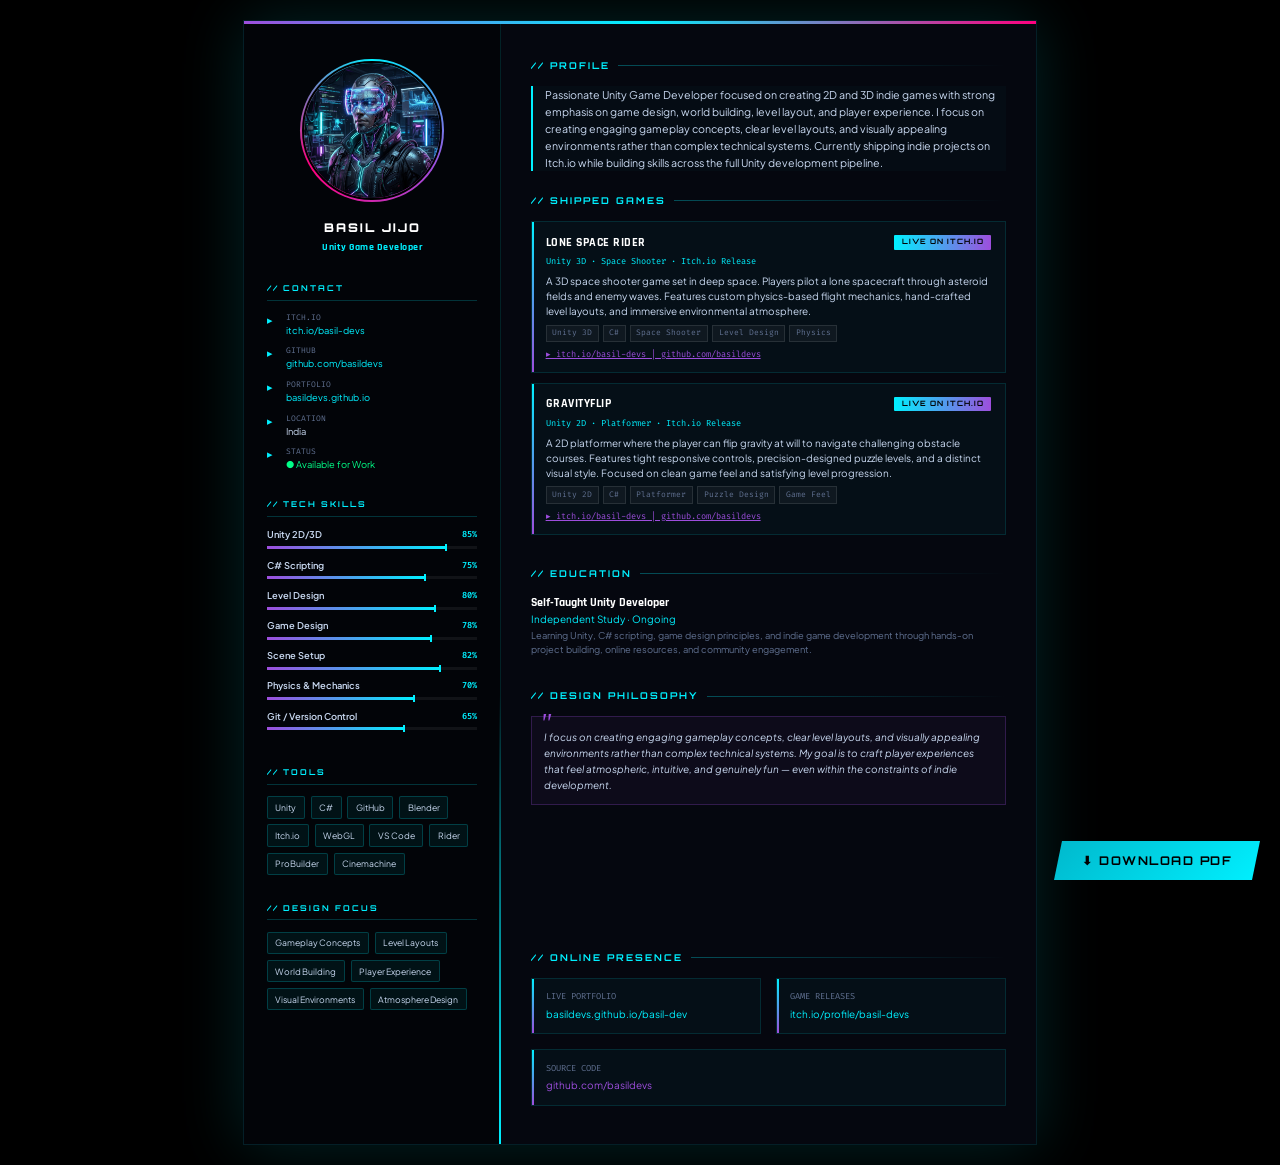
==== cv.html @ 05f7f6ee "Add cyberpunk CV page + fix CV download button link" ====
<!DOCTYPE html>
<html lang="en">
<head>
    <meta charset="UTF-8">
    <meta name="viewport" content="width=device-width, initial-scale=1.0">
    <title>Basil Jijo — Unity Game Developer CV</title>
    <link rel="preconnect" href="https://fonts.googleapis.com">
    <link href="https://fonts.googleapis.com/css2?family=Orbitron:wght@700;900&family=Rajdhani:wght@600;700&family=Fira+Code:wght@400;600&family=Plus+Jakarta+Sans:wght@400;500;600;700&display=swap" rel="stylesheet">
    <style>
        /* ============================
           PRINT / PDF SETUP
           ============================ */
        @page {
            size: A4;
            margin: 0;
        }

        @media print {
            body { -webkit-print-color-adjust: exact; print-color-adjust: exact; }
            .no-print { display: none !important; }
            html, body { height: auto; }
        }

        /* ============================
           GLOBALS
           ============================ */
        *, *::before, *::after { box-sizing: border-box; margin: 0; padding: 0; }

        :root {
            --black:   #000000;
            --bg:      #05070f;
            --panel:   #080b18;
            --cyan:    #00f0ff;
            --purple:  #9d4edd;
            --pink:    #ff007f;
            --green:   #00ff88;
            --gold:    #ffb700;
            --text:    #c8d8f0;
            --muted:   #607090;
            --white:   #ffffff;
        }

        html { font-size: 10pt; }

        body {
            background: #000;
            color: var(--text);
            font-family: 'Plus Jakarta Sans', sans-serif;
            line-height: 1.5;
        }

        /* ============================
           PAGE WRAPPER
           ============================ */
        .page {
            width: 210mm;
            min-height: 297mm;
            margin: 0 auto;
            background: var(--bg);
            position: relative;
            overflow: hidden;
        }

        /* Top neon bar */
        .page::before {
            content: '';
            position: absolute;
            top: 0; left: 0; right: 0;
            height: 3px;
            background: linear-gradient(90deg, var(--purple), var(--cyan), var(--pink));
            z-index: 10;
        }

        /* ============================
           SIDEBAR
           ============================ */
        .layout {
            display: flex;
            min-height: 297mm;
        }

        .sidebar {
            width: 68mm;
            background: #020408;
            border-right: 1px solid rgba(0,240,255,0.12);
            padding: 10mm 6mm 10mm 6mm;
            display: flex;
            flex-direction: column;
            gap: 7mm;
            position: relative;
        }

        /* diagonal accent */
        .sidebar::after {
            content: '';
            position: absolute;
            bottom: 0; right: -1px;
            width: 2px; height: 40%;
            background: linear-gradient(to bottom, transparent, var(--cyan));
        }

        /* ============================
           AVATAR BLOCK
           ============================ */
        .avatar-block { text-align: center; }

        .avatar-ring {
            width: 38mm; height: 38mm;
            margin: 0 auto 3mm;
            border-radius: 50%;
            padding: 2px;
            background: conic-gradient(var(--cyan), var(--purple), var(--pink), var(--cyan));
            display: inline-block;
        }

        .avatar-ring img {
            width: 100%; height: 100%;
            border-radius: 50%;
            object-fit: cover;
            border: 2px solid #000;
            display: block;
        }

        .avatar-name {
            font-family: 'Orbitron', sans-serif;
            font-size: 9pt;
            font-weight: 900;
            color: var(--white);
            letter-spacing: 2px;
            margin-bottom: 1mm;
        }

        .avatar-role {
            font-family: 'Rajdhani', sans-serif;
            font-size: 7.5pt;
            font-weight: 700;
            color: var(--cyan);
            letter-spacing: 0.5px;
        }

        /* ============================
           SIDEBAR SECTION
           ============================ */
        .sb-section { }

        .sb-title {
            font-family: 'Orbitron', sans-serif;
            font-size: 6pt;
            font-weight: 700;
            color: var(--cyan);
            letter-spacing: 2px;
            text-transform: uppercase;
            padding-bottom: 1.5mm;
            border-bottom: 1px solid rgba(0,240,255,0.2);
            margin-bottom: 3mm;
        }

        /* Contact */
        .contact-list { list-style: none; display: flex; flex-direction: column; gap: 2mm; }

        .contact-list li {
            font-size: 7pt;
            color: var(--text);
            display: flex;
            align-items: flex-start;
            gap: 2mm;
        }

        .contact-list .icon { color: var(--cyan); min-width: 3mm; font-size: 8pt; }

        .contact-list a { color: var(--cyan); text-decoration: none; word-break: break-all; }

        /* Skills */
        .skill-item { margin-bottom: 2.5mm; }

        .skill-label {
            display: flex; justify-content: space-between;
            font-size: 7pt; color: var(--text); margin-bottom: 1mm;
            font-weight: 600;
        }

        .skill-pct { color: var(--cyan); font-family: 'Fira Code', monospace; font-size: 6.5pt; }

        .skill-bar {
            height: 3px;
            background: rgba(255,255,255,0.06);
            border-radius: 0;
            position: relative;
        }

        .skill-fill {
            height: 100%;
            border-radius: 0;
            background: linear-gradient(90deg, var(--purple), var(--cyan));
            position: relative;
        }

        .skill-fill::after {
            content: '';
            position: absolute;
            right: -1px; top: -2px;
            width: 2px; height: 7px;
            background: var(--cyan);
        }

        /* Tags */
        .tag-cloud { display: flex; flex-wrap: wrap; gap: 1.5mm; }

        .tag {
            background: rgba(0,240,255,0.06);
            border: 1px solid rgba(0,240,255,0.2);
            color: var(--text);
            font-size: 6.5pt;
            padding: 1mm 2mm;
            border-radius: 2px;
        }

        /* ============================
           MAIN CONTENT
           ============================ */
        .main {
            flex: 1;
            padding: 10mm 8mm 10mm 8mm;
            display: flex;
            flex-direction: column;
            gap: 6mm;
        }

        /* ============================
           MAIN SECTION
           ============================ */
        .section { }

        .section-header {
            display: flex;
            align-items: center;
            gap: 2mm;
            margin-bottom: 3.5mm;
        }

        .section-line { flex: 1; height: 1px; background: linear-gradient(to right, rgba(0,240,255,0.3), transparent); }

        .section-label {
            font-family: 'Orbitron', sans-serif;
            font-size: 7pt;
            font-weight: 700;
            color: var(--cyan);
            letter-spacing: 2px;
            text-transform: uppercase;
            white-space: nowrap;
        }

        /* ABOUT */
        .about-text {
            font-size: 8pt;
            color: var(--text);
            line-height: 1.6;
            border-left: 2px solid var(--cyan);
            padding-left: 3mm;
            background: rgba(0,240,255,0.02);
        }

        /* PROJECT CARD */
        .project-card {
            background: rgba(0,240,255,0.03);
            border: 1px solid rgba(0,240,255,0.12);
            padding: 3mm 3.5mm;
            margin-bottom: 2.5mm;
            position: relative;
        }

        .project-card::before {
            content: '';
            position: absolute;
            left: 0; top: 0; bottom: 0;
            width: 2px;
            background: linear-gradient(to bottom, var(--cyan), var(--purple));
        }

        .project-top {
            display: flex;
            align-items: center;
            justify-content: space-between;
            margin-bottom: 1mm;
        }

        .project-name {
            font-family: 'Rajdhani', sans-serif;
            font-size: 9pt;
            font-weight: 700;
            color: var(--white);
            letter-spacing: 0.5px;
        }

        .project-badge {
            font-family: 'Orbitron', sans-serif;
            font-size: 5.5pt;
            font-weight: 700;
            color: #000;
            background: linear-gradient(90deg, var(--cyan), var(--purple));
            padding: 0.5mm 2mm;
            border-radius: 1px;
            letter-spacing: 1px;
        }

        .project-meta {
            font-size: 6.5pt;
            color: var(--cyan);
            font-family: 'Fira Code', monospace;
            margin-bottom: 1.5mm;
        }

        .project-desc {
            font-size: 7.5pt;
            color: var(--text);
            line-height: 1.5;
            margin-bottom: 1.5mm;
        }

        .project-pills { display: flex; flex-wrap: wrap; gap: 1mm; }

        .pill {
            background: rgba(255,255,255,0.04);
            border: 1px solid rgba(255,255,255,0.1);
            color: var(--muted);
            font-size: 6pt;
            padding: 0.5mm 1.5mm;
            font-family: 'Fira Code', monospace;
        }

        .project-link {
            font-size: 6.5pt;
            color: var(--purple);
            font-family: 'Fira Code', monospace;
            margin-top: 1.5mm;
            display: block;
        }

        /* EDUCATION */
        .edu-item { margin-bottom: 2.5mm; }
        .edu-name {
            font-family: 'Rajdhani', sans-serif;
            font-size: 9pt;
            font-weight: 700;
            color: var(--white);
        }
        .edu-sub { font-size: 7.5pt; color: var(--cyan); margin-bottom: 0.5mm; }
        .edu-desc { font-size: 7pt; color: var(--muted); }

        /* PHILOSOPHY */
        .philosophy-box {
            background: rgba(157,78,221,0.05);
            border: 1px solid rgba(157,78,221,0.25);
            padding: 3mm;
            font-size: 7.5pt;
            color: var(--text);
            line-height: 1.6;
            font-style: italic;
            position: relative;
        }
        .philosophy-box::before {
            content: '"';
            position: absolute;
            top: -2mm; left: 2mm;
            font-size: 20pt;
            color: var(--purple);
            font-family: serif;
            line-height: 1;
        }

        /* ============================
           PRINT BUTTON (no-print)
           ============================ */
        .print-btn-wrapper {
            position: fixed;
            bottom: 20px; right: 20px;
            z-index: 100;
        }

        .print-btn {
            background: linear-gradient(135deg, #00b8cc, var(--cyan));
            color: #000;
            border: none;
            padding: 12px 28px;
            font-family: 'Orbitron', sans-serif;
            font-size: 9pt;
            font-weight: 700;
            letter-spacing: 1.5px;
            cursor: pointer;
            clip-path: polygon(8px 0%, 100% 0%, calc(100% - 8px) 100%, 0% 100%);
            box-shadow: 0 0 20px rgba(0,240,255,0.5);
            transition: all 0.2s;
        }

        .print-btn:hover { box-shadow: 0 0 35px rgba(0,240,255,0.9); transform: translateY(-2px); }

        /* ============================
           SCREEN PREVIEW WRAPPER
           ============================ */
        @media screen {
            body { padding: 20px; background: #000; }
            .page {
                box-shadow: 0 0 60px rgba(0,240,255,0.15), 0 0 120px rgba(0,0,0,0.8);
                border: 1px solid rgba(0,240,255,0.1);
            }
        }
    </style>
</head>
<body>

    <!-- ============================
         PRINT / DOWNLOAD BUTTON
         ============================ -->
    <div class="print-btn-wrapper no-print">
        <button class="print-btn" onclick="window.print()">⬇ DOWNLOAD PDF</button>
    </div>

    <!-- ============================
         PAGE
         ============================ -->
    <div class="page">
        <div class="layout">

            <!-- ============================
                 SIDEBAR
                 ============================ -->
            <aside class="sidebar">

                <!-- Avatar -->
                <div class="avatar-block">
                    <div class="avatar-ring">
                        <img src="./assets/developer_avatar.jpg" alt="Basil Jijo">
                    </div>
                    <div class="avatar-name">BASIL JIJO</div>
                    <div class="avatar-role">Unity Game Developer</div>
                </div>

                <!-- Contact -->
                <div class="sb-section">
                    <div class="sb-title">// CONTACT</div>
                    <ul class="contact-list">
                        <li>
                            <span class="icon">▸</span>
                            <div>
                                <div style="color:var(--muted);font-size:6pt;font-family:'Fira Code',monospace;">ITCH.IO</div>
                                <a href="https://itch.io/profile/basil-devs">itch.io/basil-devs</a>
                            </div>
                        </li>
                        <li>
                            <span class="icon">▸</span>
                            <div>
                                <div style="color:var(--muted);font-size:6pt;font-family:'Fira Code',monospace;">GITHUB</div>
                                <a href="https://github.com/basildevs">github.com/basildevs</a>
                            </div>
                        </li>
                        <li>
                            <span class="icon">▸</span>
                            <div>
                                <div style="color:var(--muted);font-size:6pt;font-family:'Fira Code',monospace;">PORTFOLIO</div>
                                <a href="https://basildevs.github.io/basil-dev/">basildevs.github.io</a>
                            </div>
                        </li>
                        <li>
                            <span class="icon">▸</span>
                            <div>
                                <div style="color:var(--muted);font-size:6pt;font-family:'Fira Code',monospace;">LOCATION</div>
                                <span>India</span>
                            </div>
                        </li>
                        <li>
                            <span class="icon">▸</span>
                            <div>
                                <div style="color:var(--muted);font-size:6pt;font-family:'Fira Code',monospace;">STATUS</div>
                                <span style="color:var(--green);">● Available for Work</span>
                            </div>
                        </li>
                    </ul>
                </div>

                <!-- Technical Skills -->
                <div class="sb-section">
                    <div class="sb-title">// TECH SKILLS</div>

                    <div class="skill-item">
                        <div class="skill-label"><span>Unity 2D/3D</span><span class="skill-pct">85%</span></div>
                        <div class="skill-bar"><div class="skill-fill" style="width:85%"></div></div>
                    </div>
                    <div class="skill-item">
                        <div class="skill-label"><span>C# Scripting</span><span class="skill-pct">75%</span></div>
                        <div class="skill-bar"><div class="skill-fill" style="width:75%"></div></div>
                    </div>
                    <div class="skill-item">
                        <div class="skill-label"><span>Level Design</span><span class="skill-pct">80%</span></div>
                        <div class="skill-bar"><div class="skill-fill" style="width:80%"></div></div>
                    </div>
                    <div class="skill-item">
                        <div class="skill-label"><span>Game Design</span><span class="skill-pct">78%</span></div>
                        <div class="skill-bar"><div class="skill-fill" style="width:78%"></div></div>
                    </div>
                    <div class="skill-item">
                        <div class="skill-label"><span>Scene Setup</span><span class="skill-pct">82%</span></div>
                        <div class="skill-bar"><div class="skill-fill" style="width:82%"></div></div>
                    </div>
                    <div class="skill-item">
                        <div class="skill-label"><span>Physics & Mechanics</span><span class="skill-pct">70%</span></div>
                        <div class="skill-bar"><div class="skill-fill" style="width:70%"></div></div>
                    </div>
                    <div class="skill-item">
                        <div class="skill-label"><span>Git / Version Control</span><span class="skill-pct">65%</span></div>
                        <div class="skill-bar"><div class="skill-fill" style="width:65%"></div></div>
                    </div>
                </div>

                <!-- Tools -->
                <div class="sb-section">
                    <div class="sb-title">// TOOLS</div>
                    <div class="tag-cloud">
                        <span class="tag">Unity</span>
                        <span class="tag">C#</span>
                        <span class="tag">GitHub</span>
                        <span class="tag">Blender</span>
                        <span class="tag">Itch.io</span>
                        <span class="tag">WebGL</span>
                        <span class="tag">VS Code</span>
                        <span class="tag">Rider</span>
                        <span class="tag">ProBuilder</span>
                        <span class="tag">Cinemachine</span>
                    </div>
                </div>

                <!-- Design Skills -->
                <div class="sb-section">
                    <div class="sb-title">// DESIGN FOCUS</div>
                    <div class="tag-cloud">
                        <span class="tag">Gameplay Concepts</span>
                        <span class="tag">Level Layouts</span>
                        <span class="tag">World Building</span>
                        <span class="tag">Player Experience</span>
                        <span class="tag">Visual Environments</span>
                        <span class="tag">Atmosphere Design</span>
                    </div>
                </div>

            </aside>

            <!-- ============================
                 MAIN
                 ============================ -->
            <main class="main">

                <!-- ABOUT -->
                <div class="section">
                    <div class="section-header">
                        <span class="section-label">// PROFILE</span>
                        <div class="section-line"></div>
                    </div>
                    <p class="about-text">
                        Passionate Unity Game Developer focused on creating 2D and 3D indie games with strong emphasis on
                        game design, world building, level layout, and player experience. I focus on creating engaging gameplay
                        concepts, clear level layouts, and visually appealing environments rather than complex technical systems.
                        Currently shipping indie projects on Itch.io while building skills across the full Unity development pipeline.
                    </p>
                </div>

                <!-- SHIPPED GAMES -->
                <div class="section">
                    <div class="section-header">
                        <span class="section-label">// SHIPPED GAMES</span>
                        <div class="section-line"></div>
                    </div>

                    <!-- Game 1 -->
                    <div class="project-card">
                        <div class="project-top">
                            <span class="project-name">LONE SPACE RIDER</span>
                            <span class="project-badge">LIVE ON ITCH.IO</span>
                        </div>
                        <div class="project-meta">Unity 3D · Space Shooter · Itch.io Release</div>
                        <p class="project-desc">
                            A 3D space shooter game set in deep space. Players pilot a lone spacecraft through asteroid
                            fields and enemy waves. Features custom physics-based flight mechanics, hand-crafted level layouts,
                            and immersive environmental atmosphere.
                        </p>
                        <div class="project-pills">
                            <span class="pill">Unity 3D</span>
                            <span class="pill">C#</span>
                            <span class="pill">Space Shooter</span>
                            <span class="pill">Level Design</span>
                            <span class="pill">Physics</span>
                        </div>
                        <a class="project-link" href="https://itch.io/profile/basil-devs">▸ itch.io/basil-devs | github.com/basildevs</a>
                    </div>

                    <!-- Game 2 -->
                    <div class="project-card">
                        <div class="project-top">
                            <span class="project-name">GRAVITYFLIP</span>
                            <span class="project-badge">LIVE ON ITCH.IO</span>
                        </div>
                        <div class="project-meta">Unity 2D · Platformer · Itch.io Release</div>
                        <p class="project-desc">
                            A 2D platformer where the player can flip gravity at will to navigate challenging obstacle courses.
                            Features tight responsive controls, precision-designed puzzle levels, and a distinct visual style.
                            Focused on clean game feel and satisfying level progression.
                        </p>
                        <div class="project-pills">
                            <span class="pill">Unity 2D</span>
                            <span class="pill">C#</span>
                            <span class="pill">Platformer</span>
                            <span class="pill">Puzzle Design</span>
                            <span class="pill">Game Feel</span>
                        </div>
                        <a class="project-link" href="https://itch.io/profile/basil-devs">▸ itch.io/basil-devs | github.com/basildevs</a>
                    </div>
                </div>

                <!-- EDUCATION -->
                <div class="section">
                    <div class="section-header">
                        <span class="section-label">// EDUCATION</span>
                        <div class="section-line"></div>
                    </div>
                    <div class="edu-item">
                        <div class="edu-name">Self-Taught Unity Developer</div>
                        <div class="edu-sub">Independent Study · Ongoing</div>
                        <div class="edu-desc">Learning Unity, C# scripting, game design principles, and indie game development through hands-on project building, online resources, and community engagement.</div>
                    </div>
                </div>

                <!-- PHILOSOPHY -->
                <div class="section">
                    <div class="section-header">
                        <span class="section-label">// DESIGN PHILOSOPHY</span>
                        <div class="section-line"></div>
                    </div>
                    <div class="philosophy-box">
                        I focus on creating engaging gameplay concepts, clear level layouts, and visually appealing environments
                        rather than complex technical systems. My goal is to craft player experiences that feel atmospheric,
                        intuitive, and genuinely fun — even within the constraints of indie development.
                    </div>
                </div>

                <!-- LINKS ROW -->
                <div class="section" style="margin-top:auto;">
                    <div class="section-header">
                        <span class="section-label">// ONLINE PRESENCE</span>
                        <div class="section-line"></div>
                    </div>
                    <div style="display:flex;gap:4mm;flex-wrap:wrap;">
                        <div class="project-card" style="flex:1;min-width:40mm;margin-bottom:0;">
                            <div style="font-size:6.5pt;color:var(--muted);font-family:'Fira Code',monospace;">LIVE PORTFOLIO</div>
                            <div style="font-size:7.5pt;color:var(--cyan);margin-top:1mm;">basildevs.github.io/basil-dev</div>
                        </div>
                        <div class="project-card" style="flex:1;min-width:40mm;margin-bottom:0;">
                            <div style="font-size:6.5pt;color:var(--muted);font-family:'Fira Code',monospace;">GAME RELEASES</div>
                            <div style="font-size:7.5pt;color:var(--cyan);margin-top:1mm;">itch.io/profile/basil-devs</div>
                        </div>
                        <div class="project-card" style="flex:1;min-width:40mm;margin-bottom:0;">
                            <div style="font-size:6.5pt;color:var(--muted);font-family:'Fira Code',monospace;">SOURCE CODE</div>
                            <div style="font-size:7.5pt;color:var(--purple);margin-top:1mm;">github.com/basildevs</div>
                        </div>
                    </div>
                </div>

            </main>
        </div>
    </div>

</body>
</html>
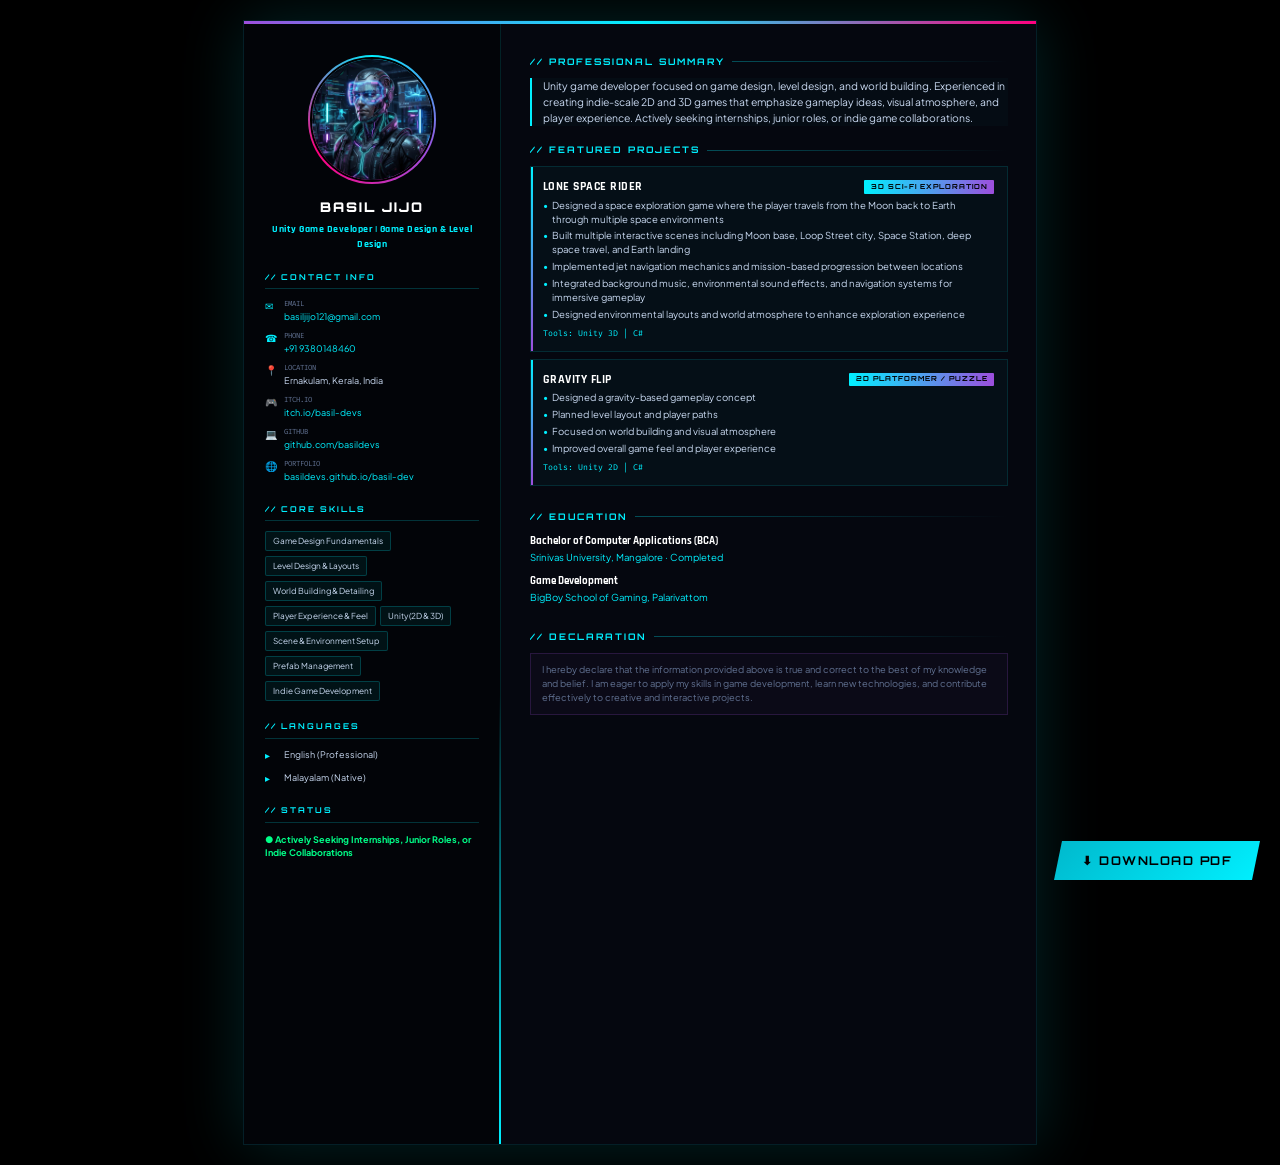
==== commit 051c5529: "Updated CV with official resume data (BCA, BigBoy School, contact details, project bullets, declarat" ====
--- a/cv.html
+++ b/cv.html
@@ -40,7 +40,7 @@
             --white:   #ffffff;
         }
 
-        html { font-size: 10pt; }
+        html { font-size: 9.5pt; }
 
         body {
             background: #000;
@@ -83,14 +83,13 @@
             width: 68mm;
             background: #020408;
             border-right: 1px solid rgba(0,240,255,0.12);
-            padding: 10mm 6mm 10mm 6mm;
+            padding: 9mm 5.5mm;
             display: flex;
             flex-direction: column;
-            gap: 7mm;
+            gap: 5mm;
             position: relative;
         }
 
-        /* diagonal accent */
         .sidebar::after {
             content: '';
             position: absolute;
@@ -105,8 +104,8 @@
         .avatar-block { text-align: center; }
 
         .avatar-ring {
-            width: 38mm; height: 38mm;
-            margin: 0 auto 3mm;
+            width: 34mm; height: 34mm;
+            margin: 0 auto 2.5mm;
             border-radius: 50%;
             padding: 2px;
             background: conic-gradient(var(--cyan), var(--purple), var(--pink), var(--cyan));
@@ -123,7 +122,7 @@
 
         .avatar-name {
             font-family: 'Orbitron', sans-serif;
-            font-size: 9pt;
+            font-size: 10pt;
             font-weight: 900;
             color: var(--white);
             letter-spacing: 2px;
@@ -141,8 +140,6 @@
         /* ============================
            SIDEBAR SECTION
            ============================ */
-        .sb-section { }
-
         .sb-title {
             font-family: 'Orbitron', sans-serif;
             font-size: 6pt;
@@ -152,45 +149,42 @@
             text-transform: uppercase;
             padding-bottom: 1.5mm;
             border-bottom: 1px solid rgba(0,240,255,0.2);
-            margin-bottom: 3mm;
+            margin-bottom: 2.5mm;
         }
 
         /* Contact */
         .contact-list { list-style: none; display: flex; flex-direction: column; gap: 2mm; }
 
         .contact-list li {
-            font-size: 7pt;
+            font-size: 6.8pt;
             color: var(--text);
             display: flex;
             align-items: flex-start;
             gap: 2mm;
         }
 
-        .contact-list .icon { color: var(--cyan); min-width: 3mm; font-size: 8pt; }
-
+        .contact-list .icon { color: var(--cyan); min-width: 3mm; font-size: 7.5pt; }
         .contact-list a { color: var(--cyan); text-decoration: none; word-break: break-all; }
 
         /* Skills */
-        .skill-item { margin-bottom: 2.5mm; }
+        .skill-item { margin-bottom: 2mm; }
 
         .skill-label {
             display: flex; justify-content: space-between;
-            font-size: 7pt; color: var(--text); margin-bottom: 1mm;
+            font-size: 6.8pt; color: var(--text); margin-bottom: 0.8mm;
             font-weight: 600;
         }
 
-        .skill-pct { color: var(--cyan); font-family: 'Fira Code', monospace; font-size: 6.5pt; }
+        .skill-pct { color: var(--cyan); font-family: 'Fira Code', monospace; font-size: 6pt; }
 
         .skill-bar {
             height: 3px;
             background: rgba(255,255,255,0.06);
-            border-radius: 0;
             position: relative;
         }
 
         .skill-fill {
             height: 100%;
-            border-radius: 0;
             background: linear-gradient(90deg, var(--purple), var(--cyan));
             position: relative;
         }
@@ -204,14 +198,14 @@
         }
 
         /* Tags */
-        .tag-cloud { display: flex; flex-wrap: wrap; gap: 1.5mm; }
+        .tag-cloud { display: flex; flex-wrap: wrap; gap: 1.2mm; }
 
         .tag {
             background: rgba(0,240,255,0.06);
             border: 1px solid rgba(0,240,255,0.2);
             color: var(--text);
-            font-size: 6.5pt;
-            padding: 1mm 2mm;
+            font-size: 6.2pt;
+            padding: 0.8mm 1.8mm;
             border-radius: 2px;
         }
 
@@ -220,29 +214,24 @@
            ============================ */
         .main {
             flex: 1;
-            padding: 10mm 8mm 10mm 8mm;
+            padding: 9mm 7.5mm;
             display: flex;
             flex-direction: column;
-            gap: 6mm;
-        }
-
-        /* ============================
-           MAIN SECTION
-           ============================ */
-        .section { }
+            gap: 4.5mm;
+        }
 
         .section-header {
             display: flex;
             align-items: center;
             gap: 2mm;
-            margin-bottom: 3.5mm;
+            margin-bottom: 2.5mm;
         }
 
         .section-line { flex: 1; height: 1px; background: linear-gradient(to right, rgba(0,240,255,0.3), transparent); }
 
         .section-label {
             font-family: 'Orbitron', sans-serif;
-            font-size: 7pt;
+            font-size: 6.8pt;
             font-weight: 700;
             color: var(--cyan);
             letter-spacing: 2px;
@@ -252,9 +241,9 @@
 
         /* ABOUT */
         .about-text {
-            font-size: 8pt;
+            font-size: 7.8pt;
             color: var(--text);
-            line-height: 1.6;
+            line-height: 1.55;
             border-left: 2px solid var(--cyan);
             padding-left: 3mm;
             background: rgba(0,240,255,0.02);
@@ -264,8 +253,8 @@
         .project-card {
             background: rgba(0,240,255,0.03);
             border: 1px solid rgba(0,240,255,0.12);
-            padding: 3mm 3.5mm;
-            margin-bottom: 2.5mm;
+            padding: 2.8mm 3.2mm;
+            margin-bottom: 2mm;
             position: relative;
         }
 
@@ -281,12 +270,12 @@
             display: flex;
             align-items: center;
             justify-content: space-between;
-            margin-bottom: 1mm;
+            margin-bottom: 0.8mm;
         }
 
         .project-name {
             font-family: 'Rajdhani', sans-serif;
-            font-size: 9pt;
+            font-size: 8.8pt;
             font-weight: 700;
             color: var(--white);
             letter-spacing: 0.5px;
@@ -294,83 +283,51 @@
 
         .project-badge {
             font-family: 'Orbitron', sans-serif;
-            font-size: 5.5pt;
+            font-size: 5.2pt;
             font-weight: 700;
             color: #000;
             background: linear-gradient(90deg, var(--cyan), var(--purple));
-            padding: 0.5mm 2mm;
+            padding: 0.4mm 1.8mm;
             border-radius: 1px;
             letter-spacing: 1px;
         }
 
-        .project-meta {
-            font-size: 6.5pt;
+        .project-bullet {
+            font-size: 7.2pt;
+            color: var(--text);
+            line-height: 1.45;
+            padding-left: 2.5mm;
+            position: relative;
+            margin-bottom: 0.8mm;
+        }
+        .project-bullet::before {
+            content: '•';
+            position: absolute;
+            left: 0;
             color: var(--cyan);
-            font-family: 'Fira Code', monospace;
-            margin-bottom: 1.5mm;
-        }
-
-        .project-desc {
-            font-size: 7.5pt;
-            color: var(--text);
-            line-height: 1.5;
-            margin-bottom: 1.5mm;
-        }
-
-        .project-pills { display: flex; flex-wrap: wrap; gap: 1mm; }
-
-        .pill {
-            background: rgba(255,255,255,0.04);
-            border: 1px solid rgba(255,255,255,0.1);
-            color: var(--muted);
-            font-size: 6pt;
-            padding: 0.5mm 1.5mm;
-            font-family: 'Fira Code', monospace;
-        }
-
-        .project-link {
-            font-size: 6.5pt;
-            color: var(--purple);
-            font-family: 'Fira Code', monospace;
-            margin-top: 1.5mm;
-            display: block;
         }
 
         /* EDUCATION */
-        .edu-item { margin-bottom: 2.5mm; }
+        .edu-item { margin-bottom: 2.2mm; }
         .edu-name {
             font-family: 'Rajdhani', sans-serif;
-            font-size: 9pt;
+            font-size: 8.5pt;
             font-weight: 700;
             color: var(--white);
         }
-        .edu-sub { font-size: 7.5pt; color: var(--cyan); margin-bottom: 0.5mm; }
-        .edu-desc { font-size: 7pt; color: var(--muted); }
-
-        /* PHILOSOPHY */
-        .philosophy-box {
-            background: rgba(157,78,221,0.05);
-            border: 1px solid rgba(157,78,221,0.25);
-            padding: 3mm;
-            font-size: 7.5pt;
-            color: var(--text);
-            line-height: 1.6;
-            font-style: italic;
-            position: relative;
-        }
-        .philosophy-box::before {
-            content: '"';
-            position: absolute;
-            top: -2mm; left: 2mm;
-            font-size: 20pt;
-            color: var(--purple);
-            font-family: serif;
-            line-height: 1;
-        }
-
-        /* ============================
-           PRINT BUTTON (no-print)
-           ============================ */
+        .edu-sub { font-size: 7.2pt; color: var(--cyan); margin-bottom: 0.4mm; }
+
+        /* DECLARATION */
+        .declaration-box {
+            background: rgba(157,78,221,0.04);
+            border: 1px solid rgba(157,78,221,0.2);
+            padding: 2.5mm 3mm;
+            font-size: 7pt;
+            color: var(--muted);
+            line-height: 1.5;
+        }
+
+        /* PRINT BUTTON */
         .print-btn-wrapper {
             position: fixed;
             bottom: 20px; right: 20px;
@@ -394,9 +351,6 @@
 
         .print-btn:hover { box-shadow: 0 0 35px rgba(0,240,255,0.9); transform: translateY(-2px); }
 
-        /* ============================
-           SCREEN PREVIEW WRAPPER
-           ============================ */
         @media screen {
             body { padding: 20px; background: #000; }
             .page {
@@ -408,22 +362,15 @@
 </head>
 <body>
 
-    <!-- ============================
-         PRINT / DOWNLOAD BUTTON
-         ============================ -->
+    <!-- PRINT / DOWNLOAD BUTTON -->
     <div class="print-btn-wrapper no-print">
         <button class="print-btn" onclick="window.print()">⬇ DOWNLOAD PDF</button>
     </div>
 
-    <!-- ============================
-         PAGE
-         ============================ -->
     <div class="page">
         <div class="layout">
 
-            <!-- ============================
-                 SIDEBAR
-                 ============================ -->
+            <!-- SIDEBAR -->
             <aside class="sidebar">
 
                 <!-- Avatar -->
@@ -432,185 +379,138 @@
                         <img src="./assets/developer_avatar.jpg" alt="Basil Jijo">
                     </div>
                     <div class="avatar-name">BASIL JIJO</div>
-                    <div class="avatar-role">Unity Game Developer</div>
+                    <div class="avatar-role">Unity Game Developer | Game Design & Level Design</div>
                 </div>
 
                 <!-- Contact -->
                 <div class="sb-section">
-                    <div class="sb-title">// CONTACT</div>
+                    <div class="sb-title">// CONTACT INFO</div>
                     <ul class="contact-list">
                         <li>
-                            <span class="icon">▸</span>
+                            <span class="icon">✉</span>
                             <div>
-                                <div style="color:var(--muted);font-size:6pt;font-family:'Fira Code',monospace;">ITCH.IO</div>
+                                <div style="color:var(--muted);font-size:5.5pt;font-family:'Fira Code',monospace;">EMAIL</div>
+                                <a href="mailto:basiljijo121@gmail.com">basiljijo121@gmail.com</a>
+                            </div>
+                        </li>
+                        <li>
+                            <span class="icon">☎</span>
+                            <div>
+                                <div style="color:var(--muted);font-size:5.5pt;font-family:'Fira Code',monospace;">PHONE</div>
+                                <a href="tel:+919380148460">+91 9380148460</a>
+                            </div>
+                        </li>
+                        <li>
+                            <span class="icon">📍</span>
+                            <div>
+                                <div style="color:var(--muted);font-size:5.5pt;font-family:'Fira Code',monospace;">LOCATION</div>
+                                <span>Ernakulam, Kerala, India</span>
+                            </div>
+                        </li>
+                        <li>
+                            <span class="icon">🎮</span>
+                            <div>
+                                <div style="color:var(--muted);font-size:5.5pt;font-family:'Fira Code',monospace;">ITCH.IO</div>
                                 <a href="https://itch.io/profile/basil-devs">itch.io/basil-devs</a>
                             </div>
                         </li>
                         <li>
-                            <span class="icon">▸</span>
+                            <span class="icon">💻</span>
                             <div>
-                                <div style="color:var(--muted);font-size:6pt;font-family:'Fira Code',monospace;">GITHUB</div>
+                                <div style="color:var(--muted);font-size:5.5pt;font-family:'Fira Code',monospace;">GITHUB</div>
                                 <a href="https://github.com/basildevs">github.com/basildevs</a>
                             </div>
                         </li>
                         <li>
-                            <span class="icon">▸</span>
+                            <span class="icon">🌐</span>
                             <div>
-                                <div style="color:var(--muted);font-size:6pt;font-family:'Fira Code',monospace;">PORTFOLIO</div>
-                                <a href="https://basildevs.github.io/basil-dev/">basildevs.github.io</a>
-                            </div>
-                        </li>
-                        <li>
-                            <span class="icon">▸</span>
-                            <div>
-                                <div style="color:var(--muted);font-size:6pt;font-family:'Fira Code',monospace;">LOCATION</div>
-                                <span>India</span>
-                            </div>
-                        </li>
-                        <li>
-                            <span class="icon">▸</span>
-                            <div>
-                                <div style="color:var(--muted);font-size:6pt;font-family:'Fira Code',monospace;">STATUS</div>
-                                <span style="color:var(--green);">● Available for Work</span>
+                                <div style="color:var(--muted);font-size:5.5pt;font-family:'Fira Code',monospace;">PORTFOLIO</div>
+                                <a href="https://basildevs.github.io/basil-dev/">basildevs.github.io/basil-dev</a>
                             </div>
                         </li>
                     </ul>
                 </div>
 
-                <!-- Technical Skills -->
+                <!-- Core Skills -->
                 <div class="sb-section">
-                    <div class="sb-title">// TECH SKILLS</div>
-
-                    <div class="skill-item">
-                        <div class="skill-label"><span>Unity 2D/3D</span><span class="skill-pct">85%</span></div>
-                        <div class="skill-bar"><div class="skill-fill" style="width:85%"></div></div>
-                    </div>
-                    <div class="skill-item">
-                        <div class="skill-label"><span>C# Scripting</span><span class="skill-pct">75%</span></div>
-                        <div class="skill-bar"><div class="skill-fill" style="width:75%"></div></div>
-                    </div>
-                    <div class="skill-item">
-                        <div class="skill-label"><span>Level Design</span><span class="skill-pct">80%</span></div>
-                        <div class="skill-bar"><div class="skill-fill" style="width:80%"></div></div>
-                    </div>
-                    <div class="skill-item">
-                        <div class="skill-label"><span>Game Design</span><span class="skill-pct">78%</span></div>
-                        <div class="skill-bar"><div class="skill-fill" style="width:78%"></div></div>
-                    </div>
-                    <div class="skill-item">
-                        <div class="skill-label"><span>Scene Setup</span><span class="skill-pct">82%</span></div>
-                        <div class="skill-bar"><div class="skill-fill" style="width:82%"></div></div>
-                    </div>
-                    <div class="skill-item">
-                        <div class="skill-label"><span>Physics & Mechanics</span><span class="skill-pct">70%</span></div>
-                        <div class="skill-bar"><div class="skill-fill" style="width:70%"></div></div>
-                    </div>
-                    <div class="skill-item">
-                        <div class="skill-label"><span>Git / Version Control</span><span class="skill-pct">65%</span></div>
-                        <div class="skill-bar"><div class="skill-fill" style="width:65%"></div></div>
-                    </div>
-                </div>
-
-                <!-- Tools -->
+                    <div class="sb-title">// CORE SKILLS</div>
+                    <div class="tag-cloud">
+                        <span class="tag">Game Design Fundamentals</span>
+                        <span class="tag">Level Design & Layouts</span>
+                        <span class="tag">World Building & Detailing</span>
+                        <span class="tag">Player Experience & Feel</span>
+                        <span class="tag">Unity (2D & 3D)</span>
+                        <span class="tag">Scene & Environment Setup</span>
+                        <span class="tag">Prefab Management</span>
+                        <span class="tag">Indie Game Development</span>
+                    </div>
+                </div>
+
+                <!-- Languages -->
                 <div class="sb-section">
-                    <div class="sb-title">// TOOLS</div>
-                    <div class="tag-cloud">
-                        <span class="tag">Unity</span>
-                        <span class="tag">C#</span>
-                        <span class="tag">GitHub</span>
-                        <span class="tag">Blender</span>
-                        <span class="tag">Itch.io</span>
-                        <span class="tag">WebGL</span>
-                        <span class="tag">VS Code</span>
-                        <span class="tag">Rider</span>
-                        <span class="tag">ProBuilder</span>
-                        <span class="tag">Cinemachine</span>
-                    </div>
-                </div>
-
-                <!-- Design Skills -->
+                    <div class="sb-title">// LANGUAGES</div>
+                    <ul class="contact-list">
+                        <li><span class="icon">▸</span> English (Professional)</li>
+                        <li><span class="icon">▸</span> Malayalam (Native)</li>
+                    </ul>
+                </div>
+
+                <!-- Status -->
                 <div class="sb-section">
-                    <div class="sb-title">// DESIGN FOCUS</div>
-                    <div class="tag-cloud">
-                        <span class="tag">Gameplay Concepts</span>
-                        <span class="tag">Level Layouts</span>
-                        <span class="tag">World Building</span>
-                        <span class="tag">Player Experience</span>
-                        <span class="tag">Visual Environments</span>
-                        <span class="tag">Atmosphere Design</span>
+                    <div class="sb-title">// STATUS</div>
+                    <div style="font-size:6.8pt;color:var(--green);font-weight:700;">
+                        ● Actively Seeking Internships, Junior Roles, or Indie Collaborations
                     </div>
                 </div>
 
             </aside>
 
-            <!-- ============================
-                 MAIN
-                 ============================ -->
+            <!-- MAIN -->
             <main class="main">
 
-                <!-- ABOUT -->
+                <!-- PROFESSIONAL SUMMARY -->
                 <div class="section">
                     <div class="section-header">
-                        <span class="section-label">// PROFILE</span>
+                        <span class="section-label">// PROFESSIONAL SUMMARY</span>
                         <div class="section-line"></div>
                     </div>
                     <p class="about-text">
-                        Passionate Unity Game Developer focused on creating 2D and 3D indie games with strong emphasis on
-                        game design, world building, level layout, and player experience. I focus on creating engaging gameplay
-                        concepts, clear level layouts, and visually appealing environments rather than complex technical systems.
-                        Currently shipping indie projects on Itch.io while building skills across the full Unity development pipeline.
+                        Unity game developer focused on game design, level design, and world building. Experienced in creating indie-scale 2D and 3D games that emphasize gameplay ideas, visual atmosphere, and player experience. Actively seeking internships, junior roles, or indie game collaborations.
                     </p>
                 </div>
 
-                <!-- SHIPPED GAMES -->
+                <!-- PROJECTS -->
                 <div class="section">
                     <div class="section-header">
-                        <span class="section-label">// SHIPPED GAMES</span>
+                        <span class="section-label">// FEATURED PROJECTS</span>
                         <div class="section-line"></div>
                     </div>
 
-                    <!-- Game 1 -->
+                    <!-- Lone Space Rider -->
                     <div class="project-card">
                         <div class="project-top">
                             <span class="project-name">LONE SPACE RIDER</span>
-                            <span class="project-badge">LIVE ON ITCH.IO</span>
+                            <span class="project-badge">3D SCI-FI EXPLORATION</span>
                         </div>
-                        <div class="project-meta">Unity 3D · Space Shooter · Itch.io Release</div>
-                        <p class="project-desc">
-                            A 3D space shooter game set in deep space. Players pilot a lone spacecraft through asteroid
-                            fields and enemy waves. Features custom physics-based flight mechanics, hand-crafted level layouts,
-                            and immersive environmental atmosphere.
-                        </p>
-                        <div class="project-pills">
-                            <span class="pill">Unity 3D</span>
-                            <span class="pill">C#</span>
-                            <span class="pill">Space Shooter</span>
-                            <span class="pill">Level Design</span>
-                            <span class="pill">Physics</span>
-                        </div>
-                        <a class="project-link" href="https://itch.io/profile/basil-devs">▸ itch.io/basil-devs | github.com/basildevs</a>
-                    </div>
-
-                    <!-- Game 2 -->
+                        <div class="project-bullet">Designed a space exploration game where the player travels from the Moon back to Earth through multiple space environments</div>
+                        <div class="project-bullet">Built multiple interactive scenes including Moon base, Loop Street city, Space Station, deep space travel, and Earth landing</div>
+                        <div class="project-bullet">Implemented jet navigation mechanics and mission-based progression between locations</div>
+                        <div class="project-bullet">Integrated background music, environmental sound effects, and navigation systems for immersive gameplay</div>
+                        <div class="project-bullet">Designed environmental layouts and world atmosphere to enhance exploration experience</div>
+                        <div style="font-size:6.2pt;color:var(--cyan);font-family:'Fira Code',monospace;margin-top:1.5mm;">Tools: Unity 3D | C#</div>
+                    </div>
+
+                    <!-- Gravity Flip -->
                     <div class="project-card">
                         <div class="project-top">
-                            <span class="project-name">GRAVITYFLIP</span>
-                            <span class="project-badge">LIVE ON ITCH.IO</span>
+                            <span class="project-name">GRAVITY FLIP</span>
+                            <span class="project-badge">2D PLATFORMER / PUZZLE</span>
                         </div>
-                        <div class="project-meta">Unity 2D · Platformer · Itch.io Release</div>
-                        <p class="project-desc">
-                            A 2D platformer where the player can flip gravity at will to navigate challenging obstacle courses.
-                            Features tight responsive controls, precision-designed puzzle levels, and a distinct visual style.
-                            Focused on clean game feel and satisfying level progression.
-                        </p>
-                        <div class="project-pills">
-                            <span class="pill">Unity 2D</span>
-                            <span class="pill">C#</span>
-                            <span class="pill">Platformer</span>
-                            <span class="pill">Puzzle Design</span>
-                            <span class="pill">Game Feel</span>
-                        </div>
-                        <a class="project-link" href="https://itch.io/profile/basil-devs">▸ itch.io/basil-devs | github.com/basildevs</a>
+                        <div class="project-bullet">Designed a gravity-based gameplay concept</div>
+                        <div class="project-bullet">Planned level layout and player paths</div>
+                        <div class="project-bullet">Focused on world building and visual atmosphere</div>
+                        <div class="project-bullet">Improved overall game feel and player experience</div>
+                        <div style="font-size:6.2pt;color:var(--cyan);font-family:'Fira Code',monospace;margin-top:1.5mm;">Tools: Unity 2D | C#</div>
                     </div>
                 </div>
 
@@ -621,44 +521,23 @@
                         <div class="section-line"></div>
                     </div>
                     <div class="edu-item">
-                        <div class="edu-name">Self-Taught Unity Developer</div>
-                        <div class="edu-sub">Independent Study · Ongoing</div>
-                        <div class="edu-desc">Learning Unity, C# scripting, game design principles, and indie game development through hands-on project building, online resources, and community engagement.</div>
-                    </div>
-                </div>
-
-                <!-- PHILOSOPHY -->
+                        <div class="edu-name">Bachelor of Computer Applications (BCA)</div>
+                        <div class="edu-sub">Srinivas University, Mangalore · Completed</div>
+                    </div>
+                    <div class="edu-item">
+                        <div class="edu-name">Game Development</div>
+                        <div class="edu-sub">BigBoy School of Gaming, Palarivattom</div>
+                    </div>
+                </div>
+
+                <!-- DECLARATION -->
                 <div class="section">
                     <div class="section-header">
-                        <span class="section-label">// DESIGN PHILOSOPHY</span>
+                        <span class="section-label">// DECLARATION</span>
                         <div class="section-line"></div>
                     </div>
-                    <div class="philosophy-box">
-                        I focus on creating engaging gameplay concepts, clear level layouts, and visually appealing environments
-                        rather than complex technical systems. My goal is to craft player experiences that feel atmospheric,
-                        intuitive, and genuinely fun — even within the constraints of indie development.
-                    </div>
-                </div>
-
-                <!-- LINKS ROW -->
-                <div class="section" style="margin-top:auto;">
-                    <div class="section-header">
-                        <span class="section-label">// ONLINE PRESENCE</span>
-                        <div class="section-line"></div>
-                    </div>
-                    <div style="display:flex;gap:4mm;flex-wrap:wrap;">
-                        <div class="project-card" style="flex:1;min-width:40mm;margin-bottom:0;">
-                            <div style="font-size:6.5pt;color:var(--muted);font-family:'Fira Code',monospace;">LIVE PORTFOLIO</div>
-                            <div style="font-size:7.5pt;color:var(--cyan);margin-top:1mm;">basildevs.github.io/basil-dev</div>
-                        </div>
-                        <div class="project-card" style="flex:1;min-width:40mm;margin-bottom:0;">
-                            <div style="font-size:6.5pt;color:var(--muted);font-family:'Fira Code',monospace;">GAME RELEASES</div>
-                            <div style="font-size:7.5pt;color:var(--cyan);margin-top:1mm;">itch.io/profile/basil-devs</div>
-                        </div>
-                        <div class="project-card" style="flex:1;min-width:40mm;margin-bottom:0;">
-                            <div style="font-size:6.5pt;color:var(--muted);font-family:'Fira Code',monospace;">SOURCE CODE</div>
-                            <div style="font-size:7.5pt;color:var(--purple);margin-top:1mm;">github.com/basildevs</div>
-                        </div>
+                    <div class="declaration-box">
+                        I hereby declare that the information provided above is true and correct to the best of my knowledge and belief. I am eager to apply my skills in game development, learn new technologies, and contribute effectively to creative and interactive projects.
                     </div>
                 </div>
 
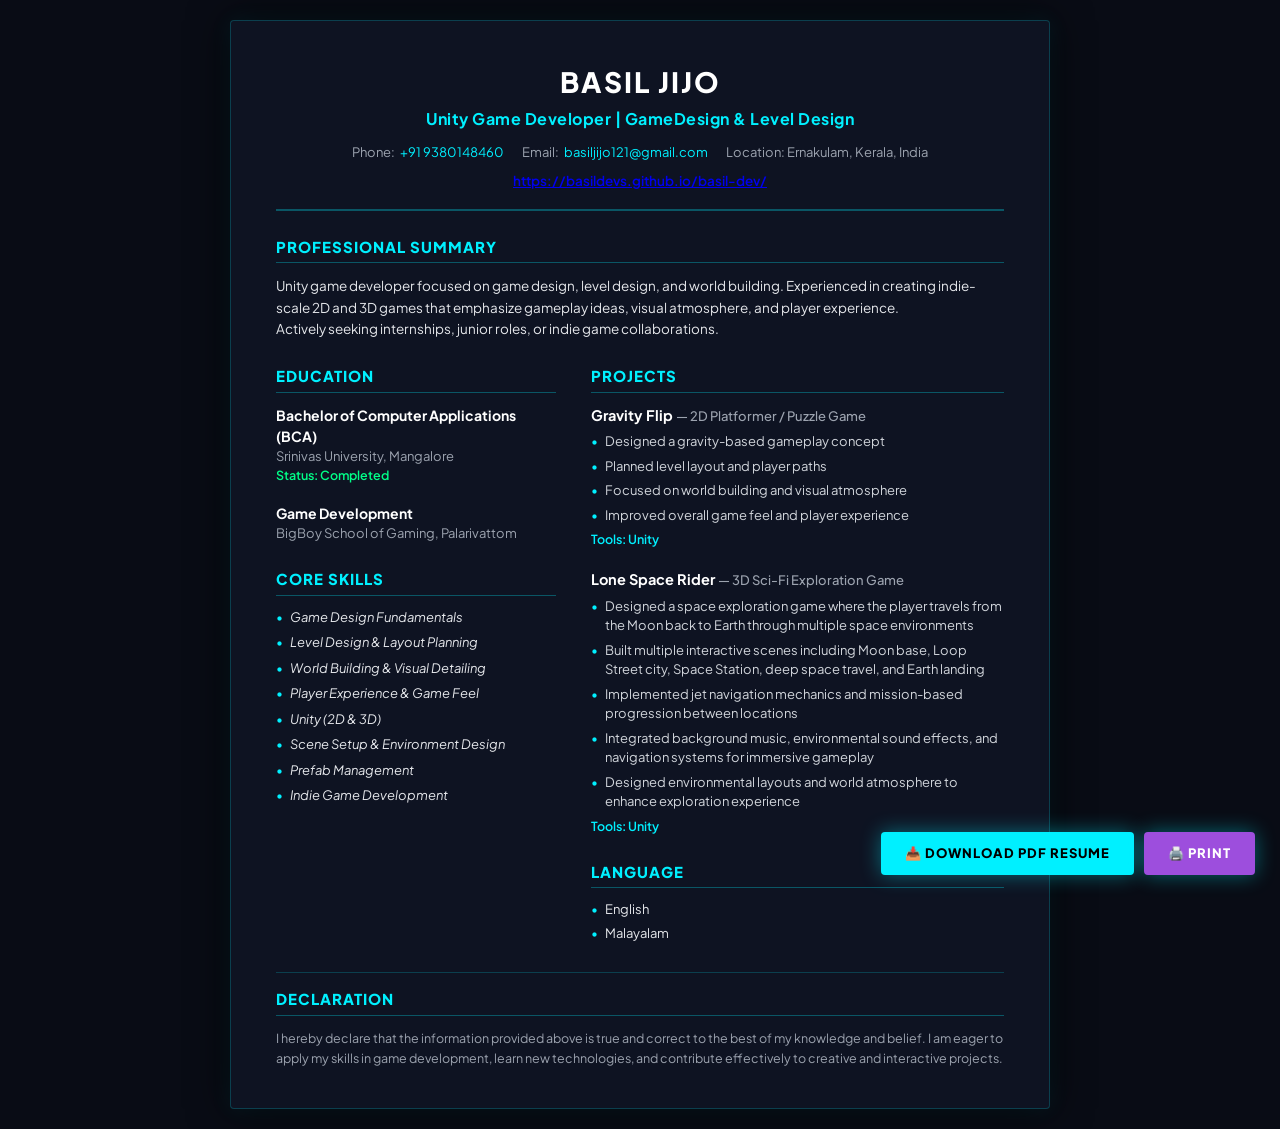
==== commit cfc16402: "Exact 1-to-1 resume details in cv.html (no profile photo) + attached original PDF download" ====
--- a/cv.html
+++ b/cv.html
@@ -3,546 +3,359 @@
 <head>
     <meta charset="UTF-8">
     <meta name="viewport" content="width=device-width, initial-scale=1.0">
-    <title>Basil Jijo — Unity Game Developer CV</title>
+    <title>BASIL JIJO — CV / Resume</title>
     <link rel="preconnect" href="https://fonts.googleapis.com">
-    <link href="https://fonts.googleapis.com/css2?family=Orbitron:wght@700;900&family=Rajdhani:wght@600;700&family=Fira+Code:wght@400;600&family=Plus+Jakarta+Sans:wght@400;500;600;700&display=swap" rel="stylesheet">
+    <link href="https://fonts.googleapis.com/css2?family=Plus+Jakarta+Sans:wght@400;500;600;700;800&display=swap" rel="stylesheet">
     <style>
-        /* ============================
-           PRINT / PDF SETUP
-           ============================ */
         @page {
             size: A4;
-            margin: 0;
+            margin: 12mm 15mm;
         }
 
         @media print {
-            body { -webkit-print-color-adjust: exact; print-color-adjust: exact; }
+            body { background: #fff !important; color: #000 !important; }
             .no-print { display: none !important; }
-            html, body { height: auto; }
-        }
-
-        /* ============================
-           GLOBALS
-           ============================ */
+            .cv-container { box-shadow: none !important; border: none !important; padding: 0 !important; width: 100% !important; background: #fff !important; }
+            a { color: #0044cc !important; text-decoration: none !important; }
+            .header h1 { color: #000 !important; }
+            .header .subtitle { color: #1a56db !important; }
+            .section-title { color: #1a56db !important; border-bottom-color: #1a56db !important; }
+        }
+
         *, *::before, *::after { box-sizing: border-box; margin: 0; padding: 0; }
 
-        :root {
-            --black:   #000000;
-            --bg:      #05070f;
-            --panel:   #080b18;
-            --cyan:    #00f0ff;
-            --purple:  #9d4edd;
-            --pink:    #ff007f;
-            --green:   #00ff88;
-            --gold:    #ffb700;
-            --text:    #c8d8f0;
-            --muted:   #607090;
-            --white:   #ffffff;
-        }
-
-        html { font-size: 9.5pt; }
-
         body {
-            background: #000;
-            color: var(--text);
+            background: #090c15;
+            color: #d1d5db;
             font-family: 'Plus Jakarta Sans', sans-serif;
             line-height: 1.5;
-        }
-
-        /* ============================
-           PAGE WRAPPER
-           ============================ */
-        .page {
-            width: 210mm;
-            min-height: 297mm;
+            padding: 20px 10px;
+        }
+
+        .cv-container {
+            max-width: 820px;
             margin: 0 auto;
-            background: var(--bg);
+            background: #0e1322;
+            border: 1px solid rgba(0, 240, 255, 0.2);
+            box-shadow: 0 0 40px rgba(0, 0, 0, 0.8), 0 0 20px rgba(0, 240, 255, 0.1);
+            padding: 40px 45px;
+            border-radius: 4px;
+        }
+
+        /* HEADER */
+        .header {
+            text-align: center;
+            margin-bottom: 25px;
+            padding-bottom: 18px;
+            border-bottom: 2px solid rgba(0, 240, 255, 0.3);
+        }
+
+        .header h1 {
+            font-size: 28px;
+            font-weight: 800;
+            letter-spacing: 2px;
+            color: #ffffff;
+            text-transform: uppercase;
+            margin-bottom: 4px;
+        }
+
+        .header .subtitle {
+            font-size: 16px;
+            font-weight: 700;
+            color: #00f0ff;
+            margin-bottom: 12px;
+            letter-spacing: 0.5px;
+        }
+
+        .contact-row {
+            display: flex;
+            justify-content: center;
+            flex-wrap: wrap;
+            gap: 18px;
+            font-size: 13px;
+            color: #9ca3af;
+        }
+
+        .contact-row span { display: flex; align-items: center; gap: 5px; }
+        .contact-row a { color: #00f0ff; text-decoration: none; }
+        .contact-row a:hover { text-decoration: underline; }
+
+        .portfolio-link-bar {
+            margin-top: 8px;
+            font-size: 13.5px;
+            font-weight: 600;
+        }
+
+        /* SECTION TITLES */
+        .section-title {
+            font-size: 15px;
+            font-weight: 800;
+            color: #00f0ff;
+            text-transform: uppercase;
+            letter-spacing: 1px;
+            margin-bottom: 12px;
+            padding-bottom: 4px;
+            border-bottom: 1.5px solid rgba(0, 240, 255, 0.3);
+        }
+
+        /* PROFESSIONAL SUMMARY */
+        .summary-section { margin-bottom: 25px; }
+        .summary-text {
+            font-size: 13.5px;
+            color: #e5e7eb;
+            line-height: 1.6;
+        }
+
+        /* TWO COLUMN LAYOUT */
+        .grid-layout {
+            display: grid;
+            grid-template-columns: 280px 1fr;
+            gap: 35px;
+            margin-bottom: 25px;
+        }
+
+        @media (max-width: 680px) {
+            .grid-layout { grid-template-columns: 1fr; gap: 20px; }
+        }
+
+        /* EDUCATION */
+        .edu-block { margin-bottom: 18px; }
+        .edu-title { font-size: 14px; font-weight: 700; color: #ffffff; }
+        .edu-school { font-size: 13px; color: #9ca3af; }
+        .edu-status { font-size: 12.5px; color: #00ff88; font-weight: 600; }
+
+        /* CORE SKILLS */
+        .skills-list {
+            list-style: none;
+            padding: 0;
+        }
+
+        .skills-list li {
+            font-size: 13px;
+            color: #e5e7eb;
+            margin-bottom: 6px;
             position: relative;
-            overflow: hidden;
-        }
-
-        /* Top neon bar */
-        .page::before {
-            content: '';
-            position: absolute;
-            top: 0; left: 0; right: 0;
-            height: 3px;
-            background: linear-gradient(90deg, var(--purple), var(--cyan), var(--pink));
-            z-index: 10;
-        }
-
-        /* ============================
-           SIDEBAR
-           ============================ */
-        .layout {
-            display: flex;
-            min-height: 297mm;
-        }
-
-        .sidebar {
-            width: 68mm;
-            background: #020408;
-            border-right: 1px solid rgba(0,240,255,0.12);
-            padding: 9mm 5.5mm;
-            display: flex;
-            flex-direction: column;
-            gap: 5mm;
-            position: relative;
-        }
-
-        .sidebar::after {
-            content: '';
-            position: absolute;
-            bottom: 0; right: -1px;
-            width: 2px; height: 40%;
-            background: linear-gradient(to bottom, transparent, var(--cyan));
-        }
-
-        /* ============================
-           AVATAR BLOCK
-           ============================ */
-        .avatar-block { text-align: center; }
-
-        .avatar-ring {
-            width: 34mm; height: 34mm;
-            margin: 0 auto 2.5mm;
-            border-radius: 50%;
-            padding: 2px;
-            background: conic-gradient(var(--cyan), var(--purple), var(--pink), var(--cyan));
-            display: inline-block;
-        }
-
-        .avatar-ring img {
-            width: 100%; height: 100%;
-            border-radius: 50%;
-            object-fit: cover;
-            border: 2px solid #000;
-            display: block;
-        }
-
-        .avatar-name {
-            font-family: 'Orbitron', sans-serif;
-            font-size: 10pt;
-            font-weight: 900;
-            color: var(--white);
-            letter-spacing: 2px;
-            margin-bottom: 1mm;
-        }
-
-        .avatar-role {
-            font-family: 'Rajdhani', sans-serif;
-            font-size: 7.5pt;
-            font-weight: 700;
-            color: var(--cyan);
-            letter-spacing: 0.5px;
-        }
-
-        /* ============================
-           SIDEBAR SECTION
-           ============================ */
-        .sb-title {
-            font-family: 'Orbitron', sans-serif;
-            font-size: 6pt;
-            font-weight: 700;
-            color: var(--cyan);
-            letter-spacing: 2px;
-            text-transform: uppercase;
-            padding-bottom: 1.5mm;
-            border-bottom: 1px solid rgba(0,240,255,0.2);
-            margin-bottom: 2.5mm;
-        }
-
-        /* Contact */
-        .contact-list { list-style: none; display: flex; flex-direction: column; gap: 2mm; }
-
-        .contact-list li {
-            font-size: 6.8pt;
-            color: var(--text);
-            display: flex;
-            align-items: flex-start;
-            gap: 2mm;
-        }
-
-        .contact-list .icon { color: var(--cyan); min-width: 3mm; font-size: 7.5pt; }
-        .contact-list a { color: var(--cyan); text-decoration: none; word-break: break-all; }
-
-        /* Skills */
-        .skill-item { margin-bottom: 2mm; }
-
-        .skill-label {
-            display: flex; justify-content: space-between;
-            font-size: 6.8pt; color: var(--text); margin-bottom: 0.8mm;
-            font-weight: 600;
-        }
-
-        .skill-pct { color: var(--cyan); font-family: 'Fira Code', monospace; font-size: 6pt; }
-
-        .skill-bar {
-            height: 3px;
-            background: rgba(255,255,255,0.06);
-            position: relative;
-        }
-
-        .skill-fill {
-            height: 100%;
-            background: linear-gradient(90deg, var(--purple), var(--cyan));
-            position: relative;
-        }
-
-        .skill-fill::after {
-            content: '';
-            position: absolute;
-            right: -1px; top: -2px;
-            width: 2px; height: 7px;
-            background: var(--cyan);
-        }
-
-        /* Tags */
-        .tag-cloud { display: flex; flex-wrap: wrap; gap: 1.2mm; }
-
-        .tag {
-            background: rgba(0,240,255,0.06);
-            border: 1px solid rgba(0,240,255,0.2);
-            color: var(--text);
-            font-size: 6.2pt;
-            padding: 0.8mm 1.8mm;
-            border-radius: 2px;
-        }
-
-        /* ============================
-           MAIN CONTENT
-           ============================ */
-        .main {
-            flex: 1;
-            padding: 9mm 7.5mm;
-            display: flex;
-            flex-direction: column;
-            gap: 4.5mm;
-        }
-
-        .section-header {
-            display: flex;
-            align-items: center;
-            gap: 2mm;
-            margin-bottom: 2.5mm;
-        }
-
-        .section-line { flex: 1; height: 1px; background: linear-gradient(to right, rgba(0,240,255,0.3), transparent); }
-
-        .section-label {
-            font-family: 'Orbitron', sans-serif;
-            font-size: 6.8pt;
-            font-weight: 700;
-            color: var(--cyan);
-            letter-spacing: 2px;
-            text-transform: uppercase;
-            white-space: nowrap;
-        }
-
-        /* ABOUT */
-        .about-text {
-            font-size: 7.8pt;
-            color: var(--text);
-            line-height: 1.55;
-            border-left: 2px solid var(--cyan);
-            padding-left: 3mm;
-            background: rgba(0,240,255,0.02);
-        }
-
-        /* PROJECT CARD */
-        .project-card {
-            background: rgba(0,240,255,0.03);
-            border: 1px solid rgba(0,240,255,0.12);
-            padding: 2.8mm 3.2mm;
-            margin-bottom: 2mm;
-            position: relative;
-        }
-
-        .project-card::before {
-            content: '';
-            position: absolute;
-            left: 0; top: 0; bottom: 0;
-            width: 2px;
-            background: linear-gradient(to bottom, var(--cyan), var(--purple));
-        }
-
-        .project-top {
-            display: flex;
-            align-items: center;
-            justify-content: space-between;
-            margin-bottom: 0.8mm;
-        }
-
-        .project-name {
-            font-family: 'Rajdhani', sans-serif;
-            font-size: 8.8pt;
-            font-weight: 700;
-            color: var(--white);
-            letter-spacing: 0.5px;
-        }
-
-        .project-badge {
-            font-family: 'Orbitron', sans-serif;
-            font-size: 5.2pt;
-            font-weight: 700;
-            color: #000;
-            background: linear-gradient(90deg, var(--cyan), var(--purple));
-            padding: 0.4mm 1.8mm;
-            border-radius: 1px;
-            letter-spacing: 1px;
-        }
-
-        .project-bullet {
-            font-size: 7.2pt;
-            color: var(--text);
-            line-height: 1.45;
-            padding-left: 2.5mm;
-            position: relative;
-            margin-bottom: 0.8mm;
-        }
-        .project-bullet::before {
+            padding-left: 14px;
+            font-style: italic;
+        }
+
+        .skills-list li::before {
             content: '•';
             position: absolute;
             left: 0;
-            color: var(--cyan);
-        }
-
-        /* EDUCATION */
-        .edu-item { margin-bottom: 2.2mm; }
-        .edu-name {
-            font-family: 'Rajdhani', sans-serif;
-            font-size: 8.5pt;
-            font-weight: 700;
-            color: var(--white);
-        }
-        .edu-sub { font-size: 7.2pt; color: var(--cyan); margin-bottom: 0.4mm; }
+            color: #00f0ff;
+            font-style: normal;
+        }
+
+        /* PROJECTS */
+        .project-item { margin-bottom: 20px; }
+        .project-title { font-size: 14.5px; font-weight: 700; color: #ffffff; margin-bottom: 6px; }
+        .project-title span { color: #9ca3af; font-weight: 500; font-size: 13px; }
+
+        .bullet-list { list-style: none; padding: 0; }
+        .bullet-list li {
+            font-size: 13px;
+            color: #d1d5db;
+            margin-bottom: 5px;
+            position: relative;
+            padding-left: 14px;
+            line-height: 1.5;
+        }
+        .bullet-list li::before {
+            content: '•';
+            position: absolute;
+            left: 0;
+            color: #00f0ff;
+        }
+
+        .tools-used {
+            font-size: 12.5px;
+            color: #00f0ff;
+            font-weight: 600;
+            margin-top: 4px;
+        }
+
+        /* LANGUAGE */
+        .lang-list { list-style: none; padding: 0; }
+        .lang-list li {
+            font-size: 13px;
+            color: #e5e7eb;
+            margin-bottom: 4px;
+            position: relative;
+            padding-left: 14px;
+        }
+        .lang-list li::before {
+            content: '•';
+            position: absolute;
+            left: 0;
+            color: #00f0ff;
+        }
 
         /* DECLARATION */
-        .declaration-box {
-            background: rgba(157,78,221,0.04);
-            border: 1px solid rgba(157,78,221,0.2);
-            padding: 2.5mm 3mm;
-            font-size: 7pt;
-            color: var(--muted);
-            line-height: 1.5;
-        }
-
-        /* PRINT BUTTON */
-        .print-btn-wrapper {
+        .declaration-section {
+            margin-top: 15px;
+            padding-top: 15px;
+            border-top: 1.5px solid rgba(0, 240, 255, 0.2);
+        }
+
+        .declaration-text {
+            font-size: 12.5px;
+            color: #9ca3af;
+            line-height: 1.6;
+        }
+
+        /* ACTIONS */
+        .action-bar {
             position: fixed;
-            bottom: 20px; right: 20px;
-            z-index: 100;
-        }
-
-        .print-btn {
-            background: linear-gradient(135deg, #00b8cc, var(--cyan));
+            bottom: 25px; right: 25px;
+            display: flex; gap: 10px;
+            z-index: 1000;
+        }
+
+        .action-btn {
+            background: #00f0ff;
             color: #000;
             border: none;
-            padding: 12px 28px;
-            font-family: 'Orbitron', sans-serif;
-            font-size: 9pt;
-            font-weight: 700;
-            letter-spacing: 1.5px;
+            padding: 12px 24px;
+            font-size: 13px;
+            font-weight: 800;
+            font-family: inherit;
+            letter-spacing: 1px;
             cursor: pointer;
-            clip-path: polygon(8px 0%, 100% 0%, calc(100% - 8px) 100%, 0% 100%);
-            box-shadow: 0 0 20px rgba(0,240,255,0.5);
-            transition: all 0.2s;
-        }
-
-        .print-btn:hover { box-shadow: 0 0 35px rgba(0,240,255,0.9); transform: translateY(-2px); }
-
-        @media screen {
-            body { padding: 20px; background: #000; }
-            .page {
-                box-shadow: 0 0 60px rgba(0,240,255,0.15), 0 0 120px rgba(0,0,0,0.8);
-                border: 1px solid rgba(0,240,255,0.1);
-            }
-        }
+            border-radius: 4px;
+            box-shadow: 0 0 20px rgba(0, 240, 255, 0.4);
+            text-decoration: none;
+            display: inline-flex;
+            align-items: center;
+            gap: 6px;
+        }
+
+        .action-btn:hover { background: #fff; box-shadow: 0 0 30px rgba(0, 240, 255, 0.8); }
     </style>
 </head>
 <body>
 
-    <!-- PRINT / DOWNLOAD BUTTON -->
-    <div class="print-btn-wrapper no-print">
-        <button class="print-btn" onclick="window.print()">⬇ DOWNLOAD PDF</button>
+    <div class="action-bar no-print">
+        <a href="assets/Basil_Jijo_CV.pdf" download="Basil_Jijo_CV.pdf" class="action-btn">
+            📥 DOWNLOAD PDF RESUME
+        </a>
+        <button onclick="window.print()" class="action-btn" style="background:#9d4edd;color:#fff;">
+            🖨️ PRINT
+        </button>
     </div>
 
-    <div class="page">
-        <div class="layout">
-
-            <!-- SIDEBAR -->
-            <aside class="sidebar">
-
-                <!-- Avatar -->
-                <div class="avatar-block">
-                    <div class="avatar-ring">
-                        <img src="./assets/developer_avatar.jpg" alt="Basil Jijo">
+    <div class="cv-container">
+        <!-- HEADER -->
+        <header class="header">
+            <h1>BASIL JIJO</h1>
+            <div class="subtitle">Unity Game Developer | GameDesign & Level Design</div>
+            
+            <div class="contact-row">
+                <span>Phone: <a href="tel:+919380148460">+91 9380148460</a></span>
+                <span>Email: <a href="mailto:basiljijo121@gmail.com">basiljijo121@gmail.com</a></span>
+                <span>Location: Ernakulam, Kerala, India</span>
+            </div>
+            
+            <div class="portfolio-link-bar">
+                <a href="https://basildevs.github.io/basil-dev/" target="_blank">https://basildevs.github.io/basil-dev/</a>
+            </div>
+        </header>
+
+        <!-- PROFESSIONAL SUMMARY -->
+        <section class="summary-section">
+            <div class="section-title">PROFESSIONAL SUMMARY</div>
+            <p class="summary-text">
+                Unity game developer focused on game design, level design, and world building. Experienced in creating indie-scale 2D and 3D games that emphasize gameplay ideas, visual atmosphere, and player experience.<br>
+                Actively seeking internships, junior roles, or indie game collaborations.
+            </p>
+        </section>
+
+        <!-- 2 COLUMN LAYOUT -->
+        <div class="grid-layout">
+            <!-- LEFT COLUMN -->
+            <div class="left-col">
+                <!-- EDUCATION -->
+                <section style="margin-bottom: 25px;">
+                    <div class="section-title">EDUCATION</div>
+                    
+                    <div class="edu-block">
+                        <div class="edu-title">Bachelor of Computer Applications (BCA)</div>
+                        <div class="edu-school">Srinivas University, Mangalore</div>
+                        <div class="edu-status">Status: Completed</div>
                     </div>
-                    <div class="avatar-name">BASIL JIJO</div>
-                    <div class="avatar-role">Unity Game Developer | Game Design & Level Design</div>
-                </div>
-
-                <!-- Contact -->
-                <div class="sb-section">
-                    <div class="sb-title">// CONTACT INFO</div>
-                    <ul class="contact-list">
-                        <li>
-                            <span class="icon">✉</span>
-                            <div>
-                                <div style="color:var(--muted);font-size:5.5pt;font-family:'Fira Code',monospace;">EMAIL</div>
-                                <a href="mailto:basiljijo121@gmail.com">basiljijo121@gmail.com</a>
-                            </div>
-                        </li>
-                        <li>
-                            <span class="icon">☎</span>
-                            <div>
-                                <div style="color:var(--muted);font-size:5.5pt;font-family:'Fira Code',monospace;">PHONE</div>
-                                <a href="tel:+919380148460">+91 9380148460</a>
-                            </div>
-                        </li>
-                        <li>
-                            <span class="icon">📍</span>
-                            <div>
-                                <div style="color:var(--muted);font-size:5.5pt;font-family:'Fira Code',monospace;">LOCATION</div>
-                                <span>Ernakulam, Kerala, India</span>
-                            </div>
-                        </li>
-                        <li>
-                            <span class="icon">🎮</span>
-                            <div>
-                                <div style="color:var(--muted);font-size:5.5pt;font-family:'Fira Code',monospace;">ITCH.IO</div>
-                                <a href="https://itch.io/profile/basil-devs">itch.io/basil-devs</a>
-                            </div>
-                        </li>
-                        <li>
-                            <span class="icon">💻</span>
-                            <div>
-                                <div style="color:var(--muted);font-size:5.5pt;font-family:'Fira Code',monospace;">GITHUB</div>
-                                <a href="https://github.com/basildevs">github.com/basildevs</a>
-                            </div>
-                        </li>
-                        <li>
-                            <span class="icon">🌐</span>
-                            <div>
-                                <div style="color:var(--muted);font-size:5.5pt;font-family:'Fira Code',monospace;">PORTFOLIO</div>
-                                <a href="https://basildevs.github.io/basil-dev/">basildevs.github.io/basil-dev</a>
-                            </div>
-                        </li>
+
+                    <div class="edu-block">
+                        <div class="edu-title">Game Development</div>
+                        <div class="edu-school">BigBoy School of Gaming, Palarivattom</div>
+                    </div>
+                </section>
+
+                <!-- CORE SKILLS -->
+                <section>
+                    <div class="section-title">CORE SKILLS</div>
+                    <ul class="skills-list">
+                        <li>Game Design Fundamentals</li>
+                        <li>Level Design & Layout Planning</li>
+                        <li>World Building & Visual Detailing</li>
+                        <li>Player Experience & Game Feel</li>
+                        <li>Unity (2D & 3D)</li>
+                        <li>Scene Setup & Environment Design</li>
+                        <li>Prefab Management</li>
+                        <li>Indie Game Development</li>
                     </ul>
-                </div>
-
-                <!-- Core Skills -->
-                <div class="sb-section">
-                    <div class="sb-title">// CORE SKILLS</div>
-                    <div class="tag-cloud">
-                        <span class="tag">Game Design Fundamentals</span>
-                        <span class="tag">Level Design & Layouts</span>
-                        <span class="tag">World Building & Detailing</span>
-                        <span class="tag">Player Experience & Feel</span>
-                        <span class="tag">Unity (2D & 3D)</span>
-                        <span class="tag">Scene & Environment Setup</span>
-                        <span class="tag">Prefab Management</span>
-                        <span class="tag">Indie Game Development</span>
+                </section>
+            </div>
+
+            <!-- RIGHT COLUMN -->
+            <div class="right-col">
+                <!-- PROJECTS -->
+                <section style="margin-bottom: 25px;">
+                    <div class="section-title">PROJECTS</div>
+
+                    <!-- Gravity Flip -->
+                    <div class="project-item">
+                        <div class="project-title">Gravity Flip <span>— 2D Platformer / Puzzle Game</span></div>
+                        <ul class="bullet-list">
+                            <li>Designed a gravity-based gameplay concept</li>
+                            <li>Planned level layout and player paths</li>
+                            <li>Focused on world building and visual atmosphere</li>
+                            <li>Improved overall game feel and player experience</li>
+                        </ul>
+                        <div class="tools-used">Tools: Unity</div>
                     </div>
-                </div>
-
-                <!-- Languages -->
-                <div class="sb-section">
-                    <div class="sb-title">// LANGUAGES</div>
-                    <ul class="contact-list">
-                        <li><span class="icon">▸</span> English (Professional)</li>
-                        <li><span class="icon">▸</span> Malayalam (Native)</li>
+
+                    <!-- Lone Space Rider -->
+                    <div class="project-item">
+                        <div class="project-title">Lone Space Rider <span>— 3D Sci-Fi Exploration Game</span></div>
+                        <ul class="bullet-list">
+                            <li>Designed a space exploration game where the player travels from the Moon back to Earth through multiple space environments</li>
+                            <li>Built multiple interactive scenes including Moon base, Loop Street city, Space Station, deep space travel, and Earth landing</li>
+                            <li>Implemented jet navigation mechanics and mission-based progression between locations</li>
+                            <li>Integrated background music, environmental sound effects, and navigation systems for immersive gameplay</li>
+                            <li>Designed environmental layouts and world atmosphere to enhance exploration experience</li>
+                        </ul>
+                        <div class="tools-used">Tools: Unity</div>
+                    </div>
+                </section>
+
+                <!-- LANGUAGE -->
+                <section>
+                    <div class="section-title">LANGUAGE</div>
+                    <ul class="lang-list">
+                        <li>English</li>
+                        <li>Malayalam</li>
                     </ul>
-                </div>
-
-                <!-- Status -->
-                <div class="sb-section">
-                    <div class="sb-title">// STATUS</div>
-                    <div style="font-size:6.8pt;color:var(--green);font-weight:700;">
-                        ● Actively Seeking Internships, Junior Roles, or Indie Collaborations
-                    </div>
-                </div>
-
-            </aside>
-
-            <!-- MAIN -->
-            <main class="main">
-
-                <!-- PROFESSIONAL SUMMARY -->
-                <div class="section">
-                    <div class="section-header">
-                        <span class="section-label">// PROFESSIONAL SUMMARY</span>
-                        <div class="section-line"></div>
-                    </div>
-                    <p class="about-text">
-                        Unity game developer focused on game design, level design, and world building. Experienced in creating indie-scale 2D and 3D games that emphasize gameplay ideas, visual atmosphere, and player experience. Actively seeking internships, junior roles, or indie game collaborations.
-                    </p>
-                </div>
-
-                <!-- PROJECTS -->
-                <div class="section">
-                    <div class="section-header">
-                        <span class="section-label">// FEATURED PROJECTS</span>
-                        <div class="section-line"></div>
-                    </div>
-
-                    <!-- Lone Space Rider -->
-                    <div class="project-card">
-                        <div class="project-top">
-                            <span class="project-name">LONE SPACE RIDER</span>
-                            <span class="project-badge">3D SCI-FI EXPLORATION</span>
-                        </div>
-                        <div class="project-bullet">Designed a space exploration game where the player travels from the Moon back to Earth through multiple space environments</div>
-                        <div class="project-bullet">Built multiple interactive scenes including Moon base, Loop Street city, Space Station, deep space travel, and Earth landing</div>
-                        <div class="project-bullet">Implemented jet navigation mechanics and mission-based progression between locations</div>
-                        <div class="project-bullet">Integrated background music, environmental sound effects, and navigation systems for immersive gameplay</div>
-                        <div class="project-bullet">Designed environmental layouts and world atmosphere to enhance exploration experience</div>
-                        <div style="font-size:6.2pt;color:var(--cyan);font-family:'Fira Code',monospace;margin-top:1.5mm;">Tools: Unity 3D | C#</div>
-                    </div>
-
-                    <!-- Gravity Flip -->
-                    <div class="project-card">
-                        <div class="project-top">
-                            <span class="project-name">GRAVITY FLIP</span>
-                            <span class="project-badge">2D PLATFORMER / PUZZLE</span>
-                        </div>
-                        <div class="project-bullet">Designed a gravity-based gameplay concept</div>
-                        <div class="project-bullet">Planned level layout and player paths</div>
-                        <div class="project-bullet">Focused on world building and visual atmosphere</div>
-                        <div class="project-bullet">Improved overall game feel and player experience</div>
-                        <div style="font-size:6.2pt;color:var(--cyan);font-family:'Fira Code',monospace;margin-top:1.5mm;">Tools: Unity 2D | C#</div>
-                    </div>
-                </div>
-
-                <!-- EDUCATION -->
-                <div class="section">
-                    <div class="section-header">
-                        <span class="section-label">// EDUCATION</span>
-                        <div class="section-line"></div>
-                    </div>
-                    <div class="edu-item">
-                        <div class="edu-name">Bachelor of Computer Applications (BCA)</div>
-                        <div class="edu-sub">Srinivas University, Mangalore · Completed</div>
-                    </div>
-                    <div class="edu-item">
-                        <div class="edu-name">Game Development</div>
-                        <div class="edu-sub">BigBoy School of Gaming, Palarivattom</div>
-                    </div>
-                </div>
-
-                <!-- DECLARATION -->
-                <div class="section">
-                    <div class="section-header">
-                        <span class="section-label">// DECLARATION</span>
-                        <div class="section-line"></div>
-                    </div>
-                    <div class="declaration-box">
-                        I hereby declare that the information provided above is true and correct to the best of my knowledge and belief. I am eager to apply my skills in game development, learn new technologies, and contribute effectively to creative and interactive projects.
-                    </div>
-                </div>
-
-            </main>
+                </section>
+            </div>
         </div>
+
+        <!-- DECLARATION -->
+        <section class="declaration-section">
+            <div class="section-title">DECLARATION</div>
+            <p class="declaration-text">
+                I hereby declare that the information provided above is true and correct to the best of my knowledge and belief. I am eager to apply my skills in game development, learn new technologies, and contribute effectively to creative and interactive projects.
+            </p>
+        </section>
     </div>
 
 </body>
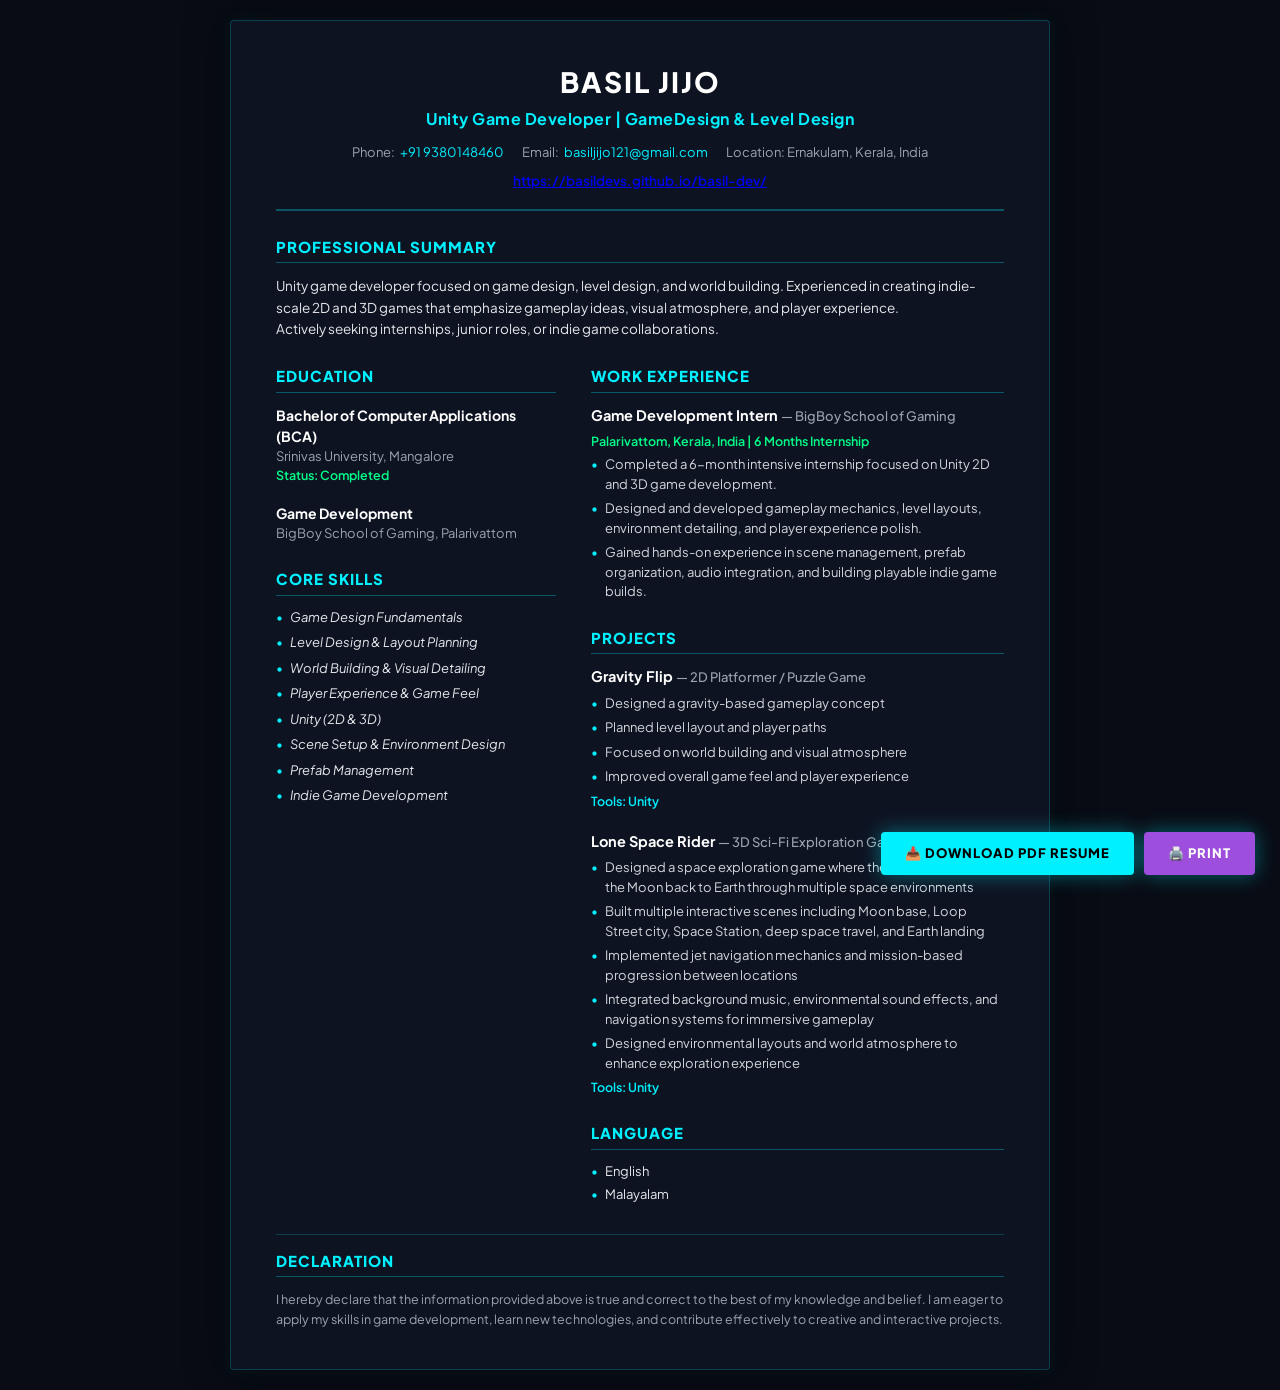
==== commit 5720e868: "Added 6-month Game Development Internship experience at BigBoy School of Gaming, Palarivattom, Keral" ====
--- a/cv.html
+++ b/cv.html
@@ -308,6 +308,21 @@
 
             <!-- RIGHT COLUMN -->
             <div class="right-col">
+                <!-- WORK EXPERIENCE -->
+                <section style="margin-bottom: 25px;">
+                    <div class="section-title">WORK EXPERIENCE</div>
+
+                    <div class="project-item">
+                        <div class="project-title">Game Development Intern <span>— BigBoy School of Gaming</span></div>
+                        <div style="font-size:12.5px;color:#00ff88;font-weight:600;margin-bottom:4px;">Palarivattom, Kerala, India | 6 Months Internship</div>
+                        <ul class="bullet-list">
+                            <li>Completed a 6-month intensive internship focused on Unity 2D and 3D game development.</li>
+                            <li>Designed and developed gameplay mechanics, level layouts, environment detailing, and player experience polish.</li>
+                            <li>Gained hands-on experience in scene management, prefab organization, audio integration, and building playable indie game builds.</li>
+                        </ul>
+                    </div>
+                </section>
+
                 <!-- PROJECTS -->
                 <section style="margin-bottom: 25px;">
                     <div class="section-title">PROJECTS</div>
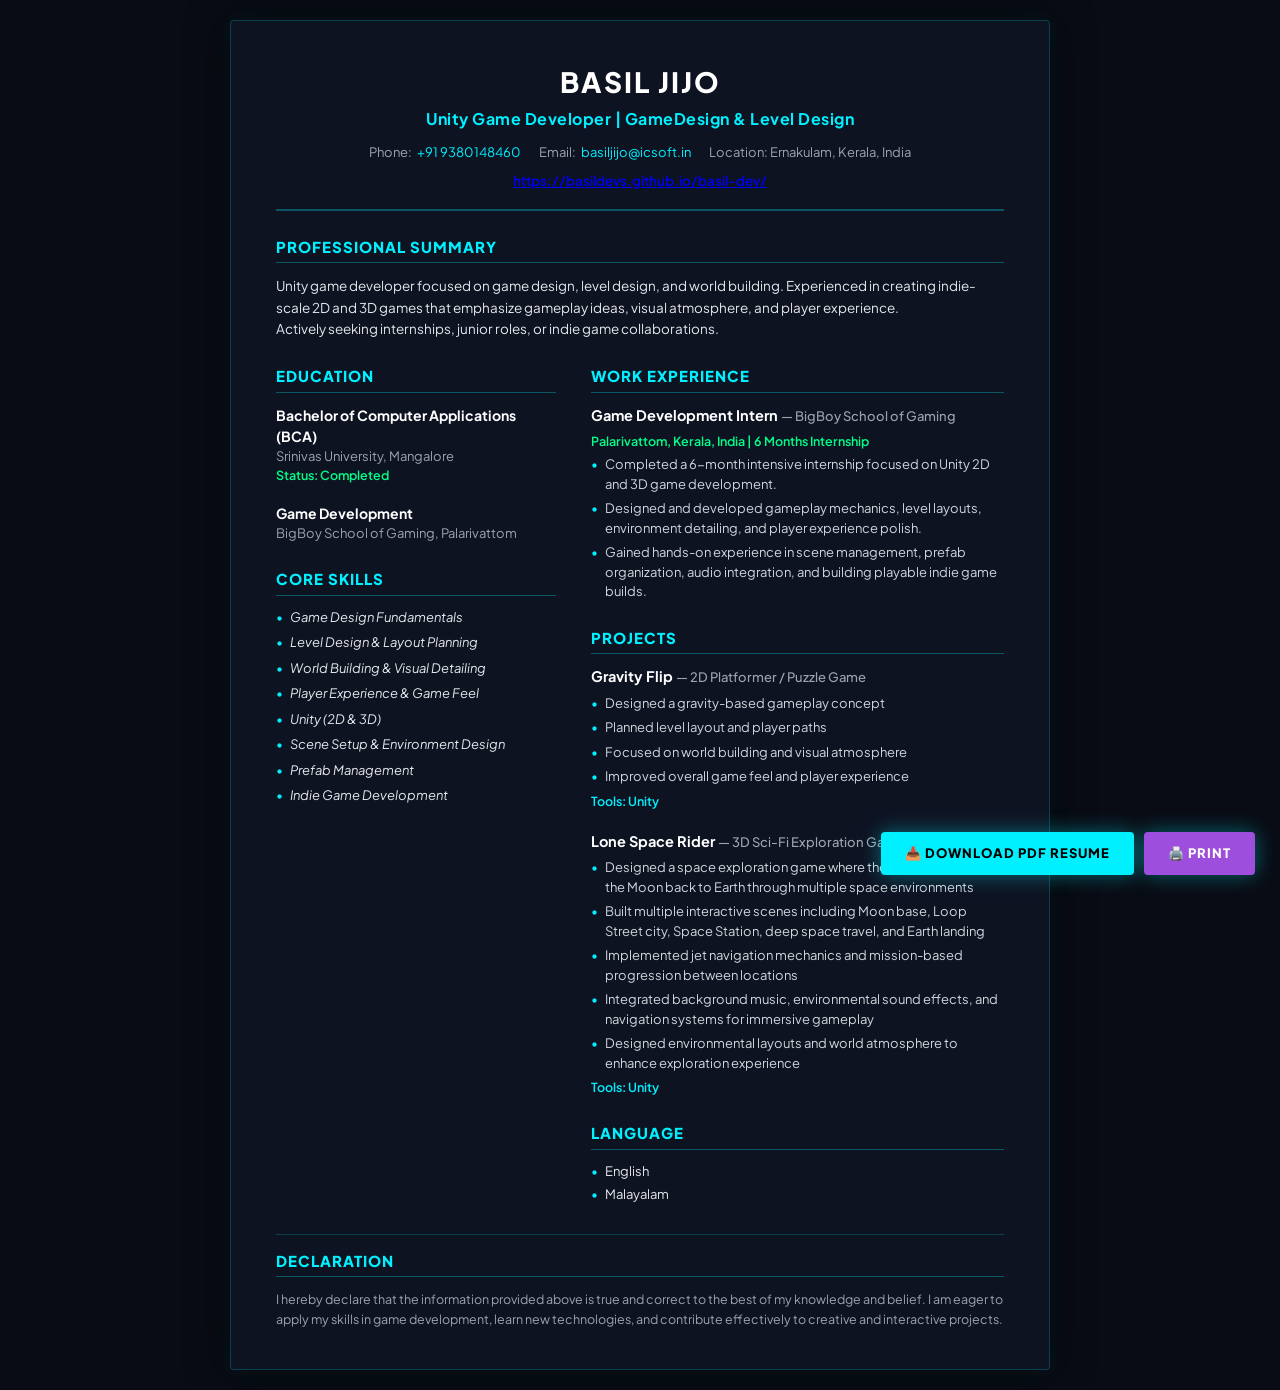
==== commit 3279a17a: "Updated email to basiljijo@icsoft.in, added touch interactivity for mobile (Android & iPhone), touch" ====
--- a/cv.html
+++ b/cv.html
@@ -252,7 +252,7 @@
             
             <div class="contact-row">
                 <span>Phone: <a href="tel:+919380148460">+91 9380148460</a></span>
-                <span>Email: <a href="mailto:basiljijo121@gmail.com">basiljijo121@gmail.com</a></span>
+                <span>Email: <a href="mailto:basiljijo@icsoft.in">basiljijo@icsoft.in</a></span>
                 <span>Location: Ernakulam, Kerala, India</span>
             </div>
             
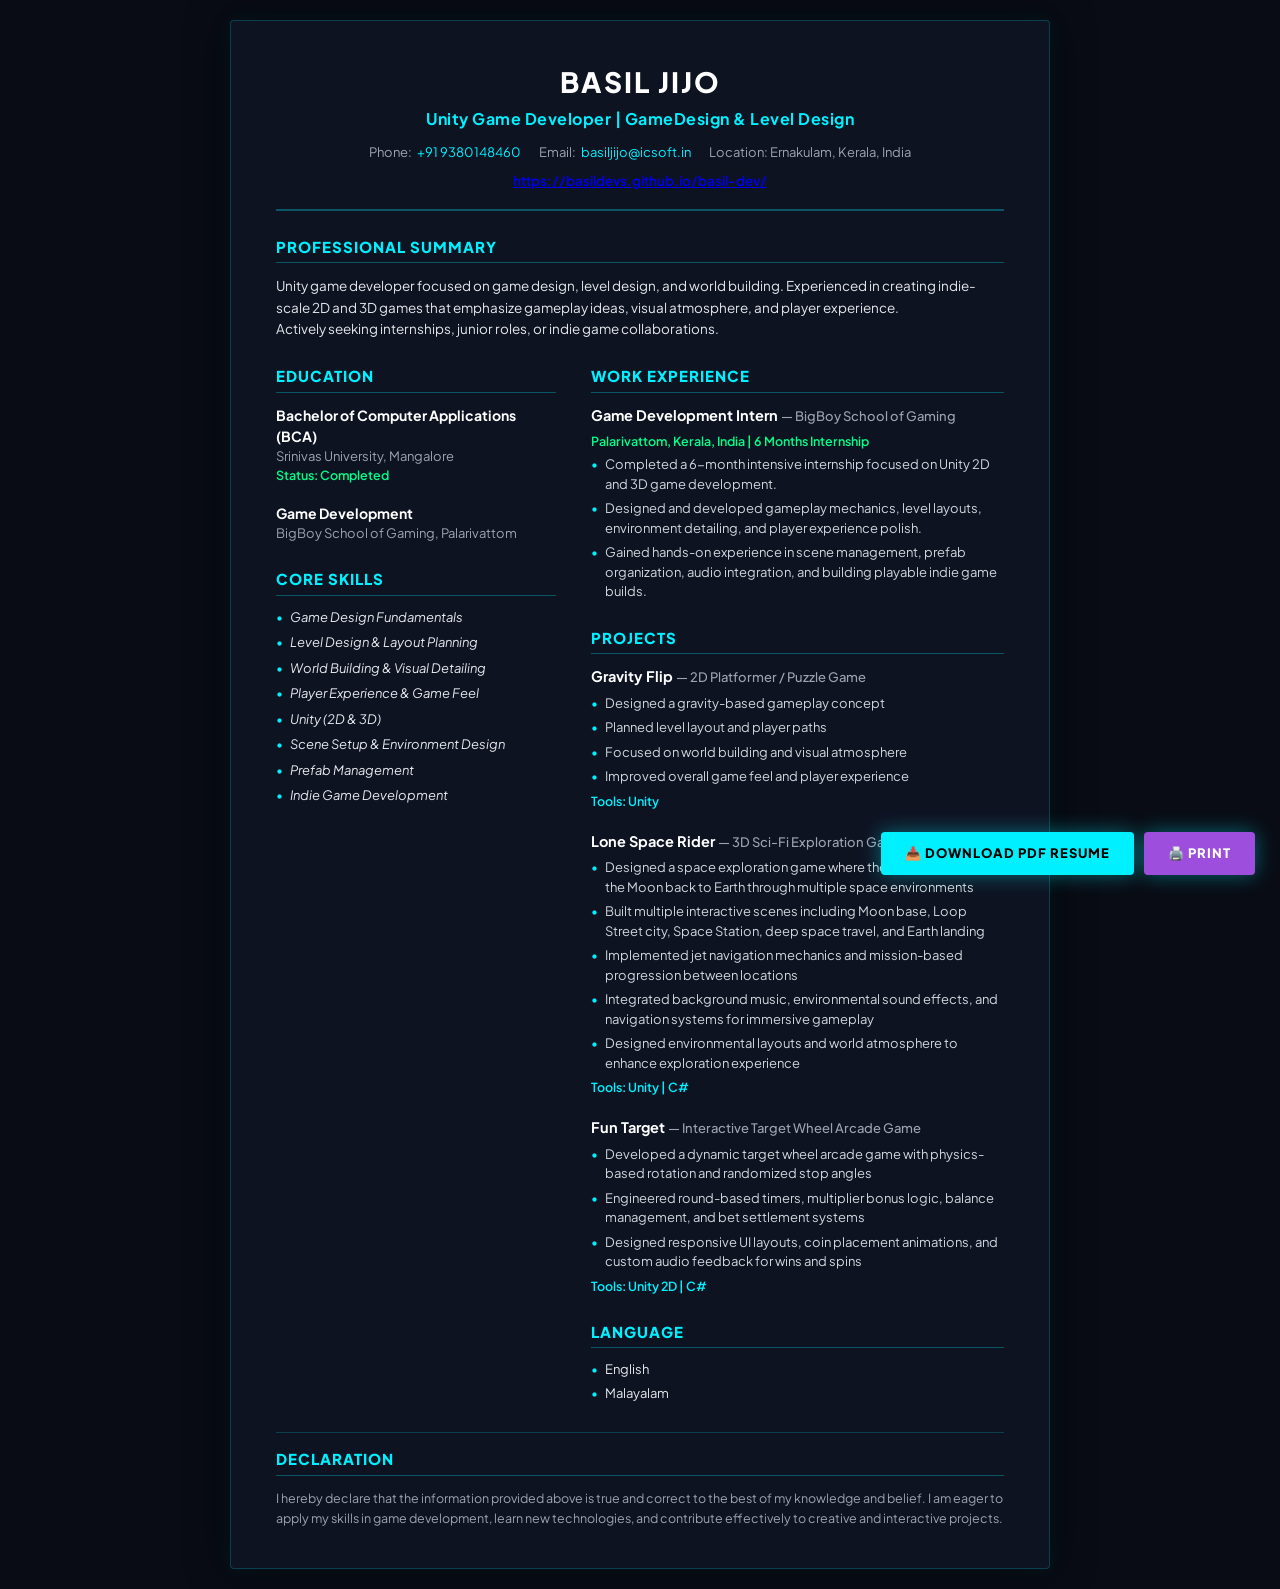
==== commit 9d69265e: "Add Fun Target game to portfolio showcase and CV with assets and itch.io/github links" ====
--- a/cv.html
+++ b/cv.html
@@ -349,7 +349,18 @@
                             <li>Integrated background music, environmental sound effects, and navigation systems for immersive gameplay</li>
                             <li>Designed environmental layouts and world atmosphere to enhance exploration experience</li>
                         </ul>
-                        <div class="tools-used">Tools: Unity</div>
+                        <div class="tools-used">Tools: Unity | C#</div>
+                    </div>
+
+                    <!-- Fun Target -->
+                    <div class="project-item">
+                        <div class="project-title">Fun Target <span>— Interactive Target Wheel Arcade Game</span></div>
+                        <ul class="bullet-list">
+                            <li>Developed a dynamic target wheel arcade game with physics-based rotation and randomized stop angles</li>
+                            <li>Engineered round-based timers, multiplier bonus logic, balance management, and bet settlement systems</li>
+                            <li>Designed responsive UI layouts, coin placement animations, and custom audio feedback for wins and spins</li>
+                        </ul>
+                        <div class="tools-used">Tools: Unity 2D | C#</div>
                     </div>
                 </section>
 
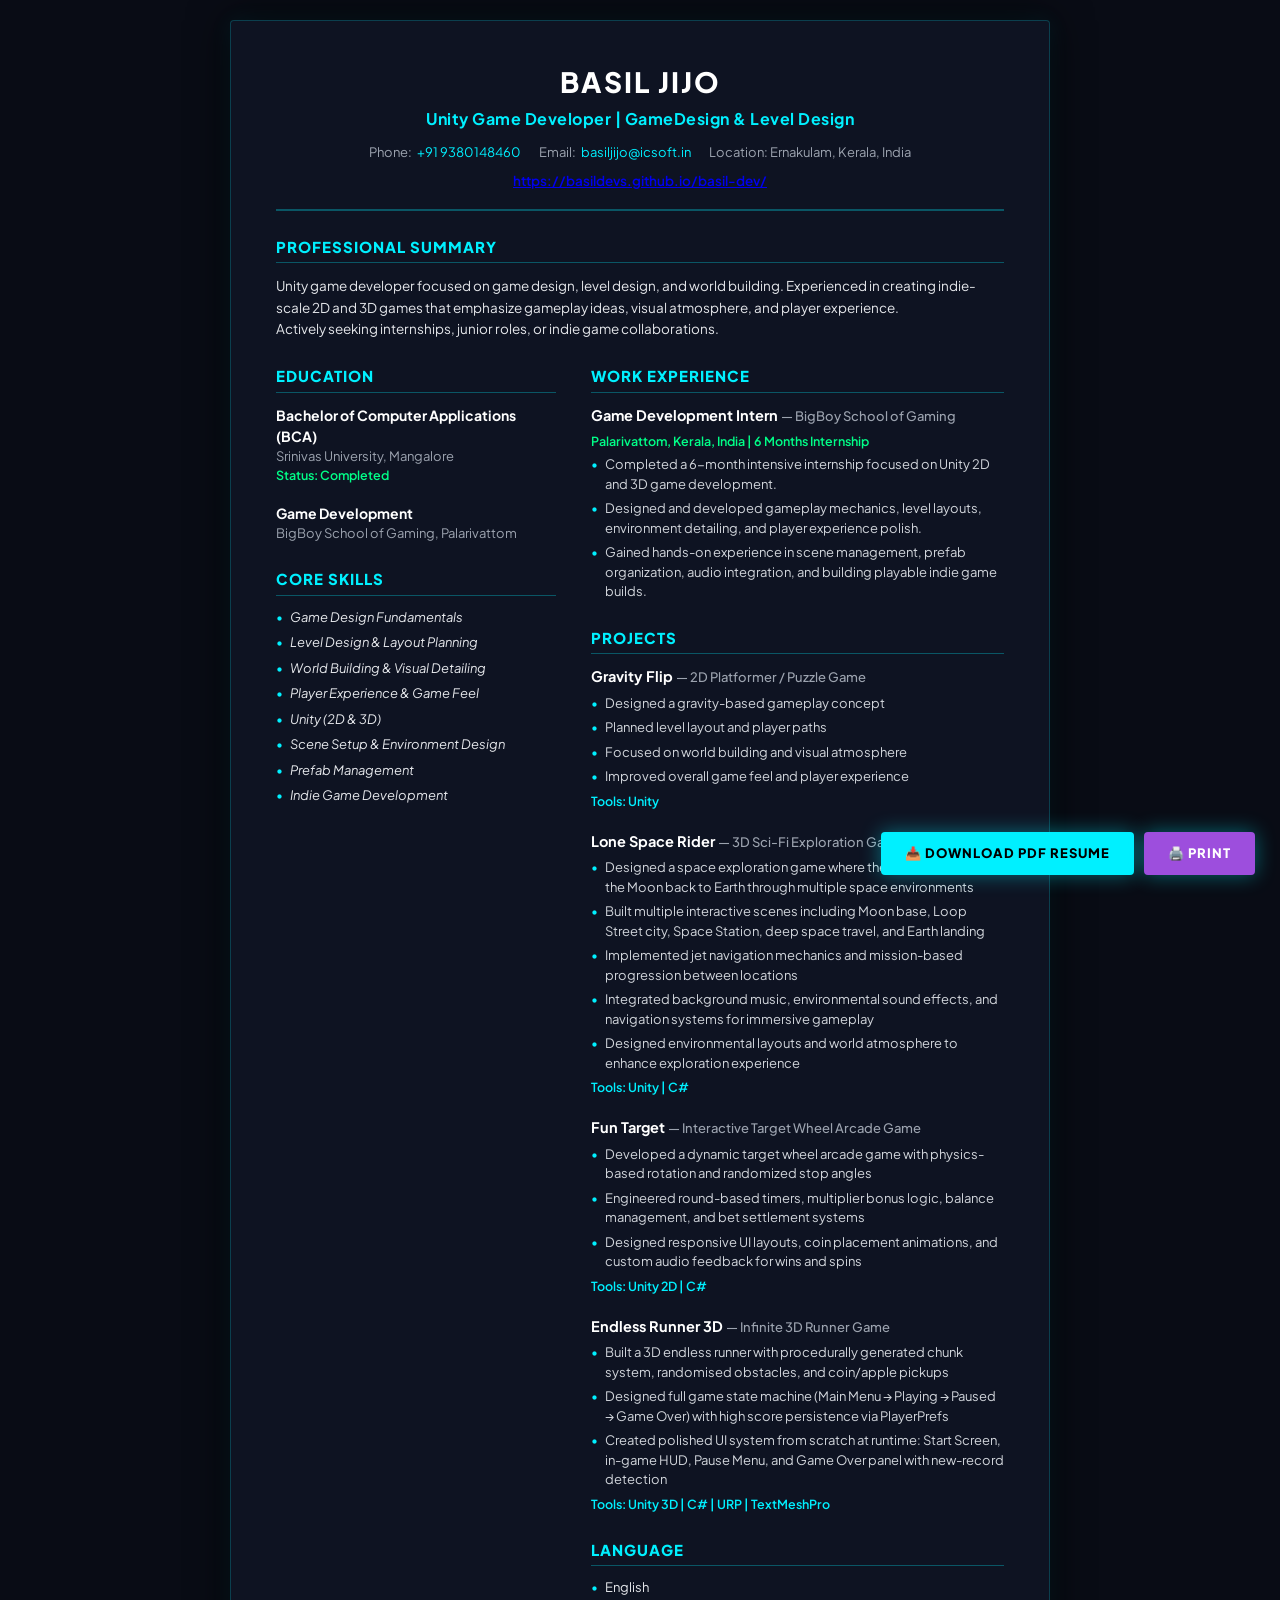
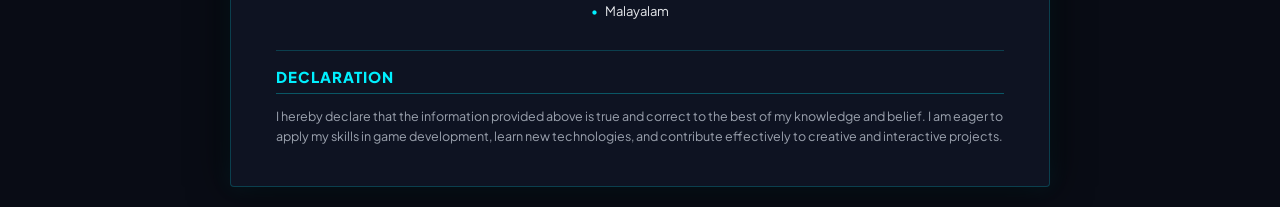
==== commit 90f8fae8: "Add Endless Runner 3D to portfolio showcase and CV with thumbnail and links" ====
--- a/cv.html
+++ b/cv.html
@@ -362,6 +362,17 @@
                         </ul>
                         <div class="tools-used">Tools: Unity 2D | C#</div>
                     </div>
+
+                    <!-- Endless Runner 3D -->
+                    <div class="project-item">
+                        <div class="project-title">Endless Runner 3D <span>— Infinite 3D Runner Game</span></div>
+                        <ul class="bullet-list">
+                            <li>Built a 3D endless runner with procedurally generated chunk system, randomised obstacles, and coin/apple pickups</li>
+                            <li>Designed full game state machine (Main Menu → Playing → Paused → Game Over) with high score persistence via PlayerPrefs</li>
+                            <li>Created polished UI system from scratch at runtime: Start Screen, in-game HUD, Pause Menu, and Game Over panel with new-record detection</li>
+                        </ul>
+                        <div class="tools-used">Tools: Unity 3D | C# | URP | TextMeshPro</div>
+                    </div>
                 </section>
 
                 <!-- LANGUAGE -->
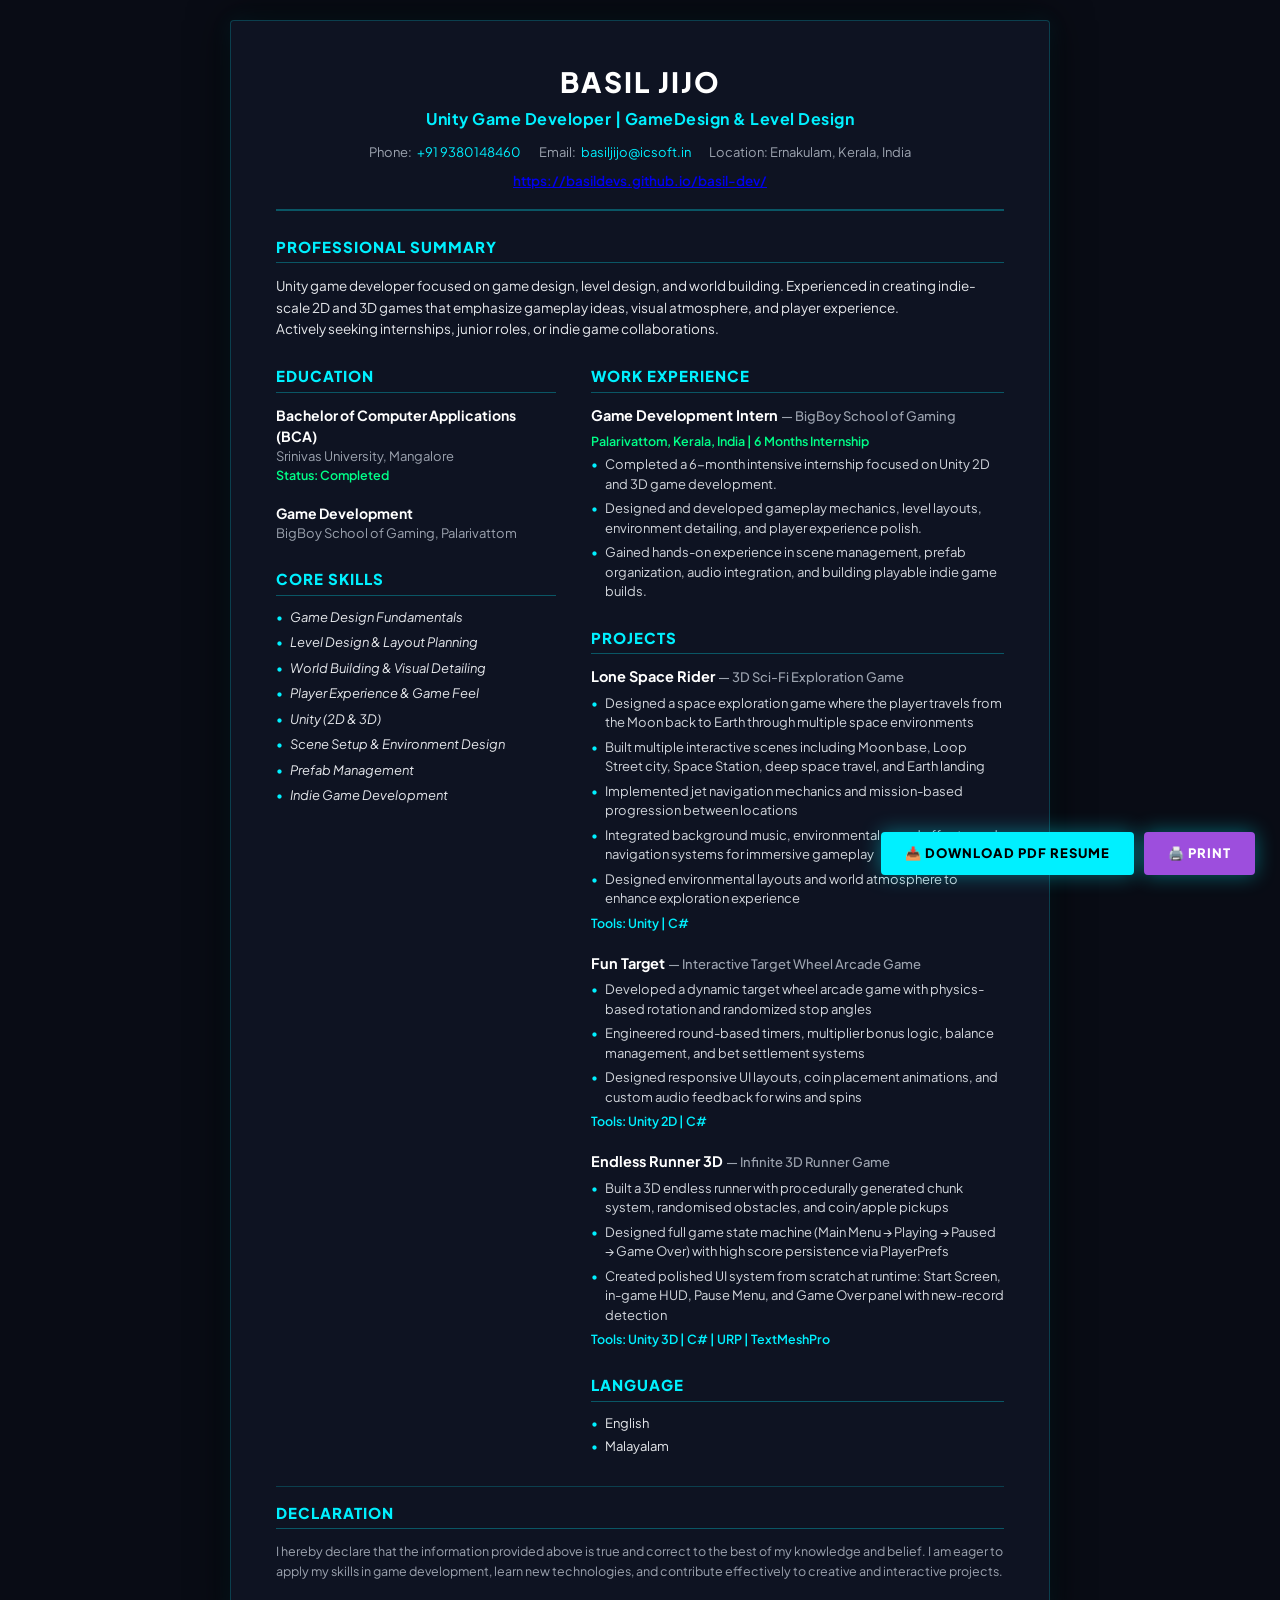
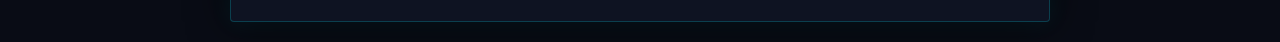
==== commit 11e17af3: "Remove Gravity Flip from CV projects" ====
--- a/cv.html
+++ b/cv.html
@@ -327,18 +327,6 @@
                 <section style="margin-bottom: 25px;">
                     <div class="section-title">PROJECTS</div>
 
-                    <!-- Gravity Flip -->
-                    <div class="project-item">
-                        <div class="project-title">Gravity Flip <span>— 2D Platformer / Puzzle Game</span></div>
-                        <ul class="bullet-list">
-                            <li>Designed a gravity-based gameplay concept</li>
-                            <li>Planned level layout and player paths</li>
-                            <li>Focused on world building and visual atmosphere</li>
-                            <li>Improved overall game feel and player experience</li>
-                        </ul>
-                        <div class="tools-used">Tools: Unity</div>
-                    </div>
-
                     <!-- Lone Space Rider -->
                     <div class="project-item">
                         <div class="project-title">Lone Space Rider <span>— 3D Sci-Fi Exploration Game</span></div>
